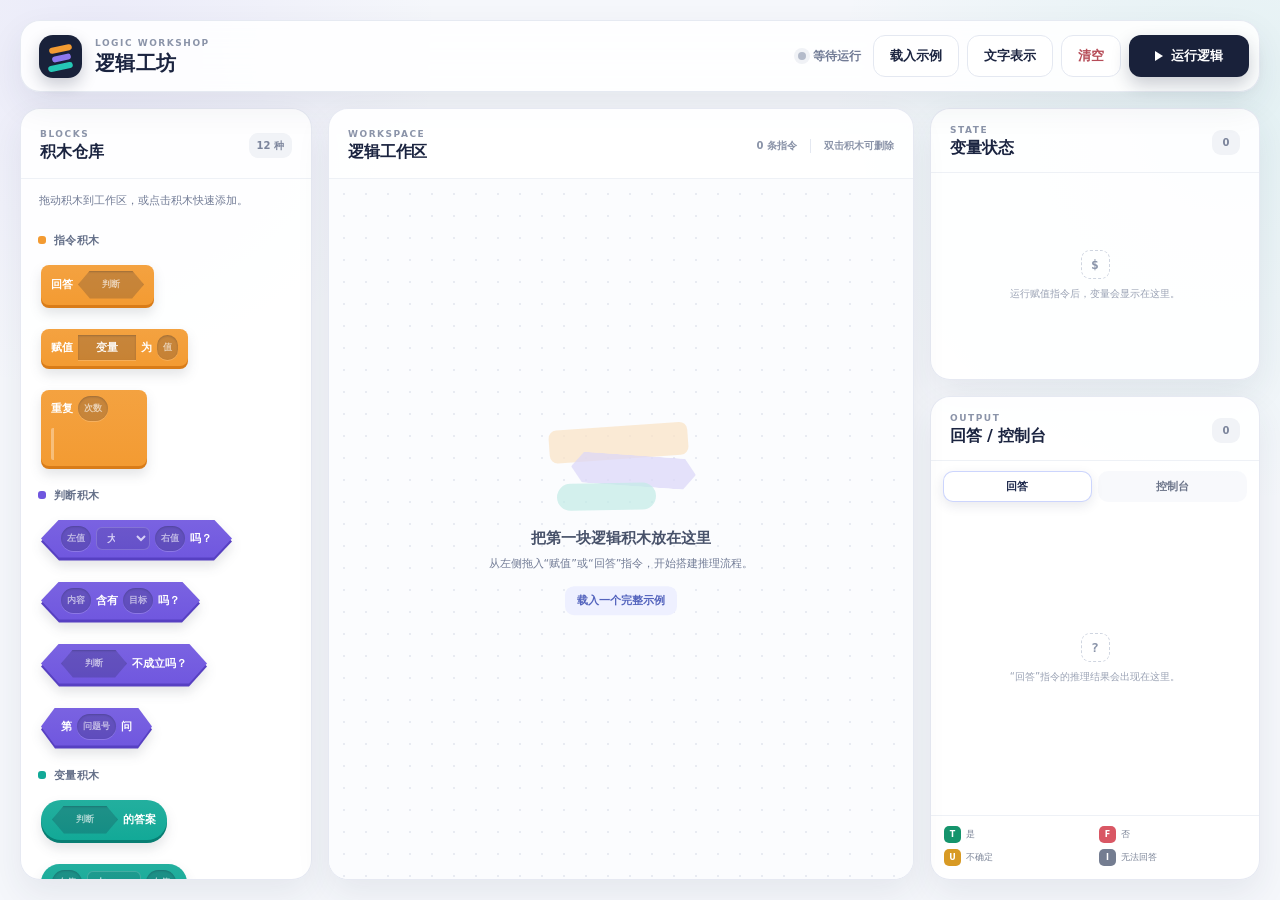
==== index.html @ bb86e3f0 "initialize" ====
<!doctype html>
<html lang="zh-CN">
<head>
  <meta charset="utf-8">
  <meta name="viewport" content="width=device-width, initial-scale=1">
  <meta name="description" content="可拖拽、可执行的 Scratch 风格四值逻辑处理器">
  <title>逻辑工坊 · T/F/U/I 推理器</title>
  <link rel="stylesheet" href="styles.css">
</head>
<body>
  <div class="app-shell">
    <header class="topbar">
      <div class="brand">
        <span class="brand-mark" aria-hidden="true">
          <i></i><i></i><i></i>
        </span>
        <div>
          <p class="eyebrow">LOGIC WORKSHOP</p>
          <h1>逻辑工坊</h1>
        </div>
      </div>

      <div class="topbar-actions" aria-label="工作区操作">
        <span class="run-status" id="run-status" data-state="idle">
          <span class="status-dot"></span>
          <span>等待运行</span>
        </span>
        <button class="button button-ghost" id="example-button" type="button">载入示例</button>
        <button class="button button-ghost" id="text-button" type="button">文字表示</button>
        <button class="button button-ghost danger" id="clear-button" type="button">清空</button>
        <button class="button button-run" id="run-button" type="button">
          <span class="play-icon" aria-hidden="true"></span>
          运行逻辑
        </button>
      </div>
    </header>

    <main class="editor-layout">
      <aside class="panel library-panel" aria-labelledby="library-heading">
        <div class="panel-heading library-heading">
          <div>
            <p class="section-kicker">BLOCKS</p>
            <h2 id="library-heading">积木仓库</h2>
          </div>
          <span class="count-badge">12 种</span>
        </div>
        <p class="library-tip">拖动积木到工作区，或点击积木快速添加。</p>
        <div id="block-library" class="block-library"></div>
      </aside>

      <section class="panel workspace-panel" aria-labelledby="workspace-heading">
        <div class="panel-heading workspace-heading">
          <div>
            <p class="section-kicker">WORKSPACE</p>
            <h2 id="workspace-heading">逻辑工作区</h2>
          </div>
          <div class="workspace-meta">
            <span id="command-count">0 条指令</span>
            <span class="keyboard-hint">双击积木可删除</span>
          </div>
        </div>

        <div class="workspace-scroll">
          <div id="workspace" class="workspace" data-accept="command" tabindex="0" aria-label="指令投放区">
            <div class="workspace-grid" aria-hidden="true"></div>
            <div class="empty-workspace" id="empty-workspace">
              <div class="empty-illustration" aria-hidden="true">
                <span class="ghost-block ghost-command"></span>
                <span class="ghost-block ghost-predicate"></span>
                <span class="ghost-block ghost-value"></span>
              </div>
              <h3>把第一块逻辑积木放在这里</h3>
              <p>从左侧拖入“赋值”或“回答”指令，开始搭建推理流程。</p>
              <button class="inline-action" id="empty-example-button" type="button">载入一个完整示例</button>
            </div>
            <div id="command-stack" class="command-stack" aria-live="polite"></div>
          </div>
        </div>

        <div class="trash-zone" id="trash-zone" aria-label="积木删除区">
          <span class="trash-icon" aria-hidden="true"></span>
          <span>拖到这里删除</span>
        </div>
      </section>

      <aside class="inspector-column">
        <section class="panel variables-panel" aria-labelledby="variables-heading">
          <div class="panel-heading compact">
            <div>
              <p class="section-kicker">STATE</p>
              <h2 id="variables-heading">变量状态</h2>
            </div>
            <span class="count-badge" id="variable-count">0</span>
          </div>
          <div class="variable-list" id="variable-list">
            <div class="empty-small">
              <span>$</span>
              <p>运行赋值指令后，变量会显示在这里。</p>
            </div>
          </div>
        </section>

        <section class="panel results-panel" aria-labelledby="results-heading">
          <div class="panel-heading compact">
            <div>
              <p class="section-kicker">OUTPUT</p>
              <h2 id="results-heading">回答 / 控制台</h2>
            </div>
            <span class="count-badge" id="result-count">0</span>
          </div>
          <div class="result-tabs" role="tablist" aria-label="回答与控制台切换">
            <button class="result-tab is-active" id="answer-tab" type="button" role="tab" aria-selected="true" aria-controls="answer-pane" data-target="answer">回答</button>
            <button class="result-tab" id="console-tab" type="button" role="tab" aria-selected="false" aria-controls="console-pane" data-target="console">控制台</button>
          </div>

          <div class="result-pane" id="answer-pane" role="tabpanel" aria-labelledby="answer-tab">
            <div class="result-list answer-list" id="answer-list" aria-live="polite">
              <div class="empty-small answer-empty">
                <span>?</span>
                <p>“回答”指令的推理结果会出现在这里。</p>
              </div>
            </div>
          </div>

          <div class="result-pane" id="console-pane" role="tabpanel" aria-labelledby="console-tab" hidden>
            <div class="console-log" id="console-log" aria-live="polite">
              <div class="empty-small console-empty">
                <span>&gt;_</span>
                <p>运行后，指令执行轨迹、报错与诊断信息会出现在这里。</p>
              </div>
            </div>
          </div>

          <div class="logic-legend" aria-label="四值逻辑图例">
            <span data-logic="T"><b>T</b> 是</span>
            <span data-logic="F"><b>F</b> 否</span>
            <span data-logic="U"><b>U</b> 不确定</span>
            <span data-logic="I"><b>I</b> 无法回答</span>
          </div>
        </section>
      </aside>
    </main>
  </div>

  <div class="toast" id="toast" role="status" aria-live="polite"></div>

  <div class="text-modal" id="text-modal" hidden role="dialog" aria-modal="true" aria-labelledby="text-modal-title">
    <div class="text-modal-backdrop" data-close></div>
    <div class="text-modal-content">
      <header class="text-modal-head">
        <div>
          <p class="section-kicker">TEXT FORMAT</p>
          <h2 id="text-modal-title">积木块的文字表示</h2>
        </div>
        <button class="icon-button" data-close type="button" aria-label="关闭">×</button>
      </header>
      <p class="text-modal-tip">
        使用 <code>( )</code> 嵌套变量积木、<code>&lt; &gt;</code> 表示六边形判断积木、<code>{ }</code> 声明循环作用域。<br>
        示例：<code>[重复 (3) { [回答 &lt;(从(1)到(6)的随机变量) 大于 (3) 吗?&gt;] }]</code>
      </p>
      <textarea id="text-input" class="text-input" spellcheck="false" aria-label="文字表示编辑区"></textarea>
      <div class="text-modal-errors" id="text-errors" aria-live="polite"></div>
      <footer class="text-modal-foot">
        <button class="button button-ghost" id="text-copy" type="button">复制到剪贴板</button>
        <span class="text-modal-spacer"></span>
        <button class="button button-ghost" data-close type="button">取消</button>
        <button class="button button-run" id="text-apply" type="button">应用到工作区</button>
      </footer>
    </div>
  </div>

  <script src="logic-engine.js"></script>
  <script src="app.js"></script>
</body>
</html>
---- styles.css ----
:root {
  color-scheme: light;
  --ink: #1b2440;
  --muted: #727c96;
  --line: #e4e8f1;
  --soft-line: #eef1f6;
  --canvas: #f5f7fb;
  --surface: #ffffff;
  --navy: #19213a;
  --command: #f39b32;
  --command-dark: #d97c18;
  --predicate: #7057df;
  --predicate-dark: #5740c2;
  --value: #12a997;
  --value-dark: #087e73;
  --danger: #e85c69;
  --shadow: 0 14px 34px rgba(35, 47, 78, 0.08);
  font-family: Inter, "PingFang SC", "Microsoft YaHei", system-ui, -apple-system, sans-serif;
}

* {
  box-sizing: border-box;
}

html,
body {
  min-width: 320px;
  min-height: 100%;
  margin: 0;
}

body {
  min-height: 100vh;
  color: var(--ink);
  background:
    radial-gradient(circle at 7% 5%, rgba(112, 87, 223, 0.08), transparent 22rem),
    radial-gradient(circle at 96% 12%, rgba(18, 169, 151, 0.08), transparent 25rem),
    var(--canvas);
}

button,
input,
select {
  font: inherit;
}

button {
  color: inherit;
}

button:focus-visible,
input:focus-visible,
[tabindex]:focus-visible {
  outline: 3px solid rgba(72, 105, 246, 0.28);
  outline-offset: 2px;
}

.app-shell {
  min-height: 100vh;
  padding: 20px;
}

.topbar {
  display: flex;
  align-items: center;
  justify-content: space-between;
  max-width: 1720px;
  min-height: 72px;
  margin: 0 auto 16px;
  padding: 9px 10px 9px 18px;
  border: 1px solid rgba(228, 232, 241, 0.9);
  border-radius: 20px;
  background: rgba(255, 255, 255, 0.88);
  box-shadow: var(--shadow);
  backdrop-filter: blur(18px);
}

.brand,
.topbar-actions,
.panel-heading,
.workspace-meta,
.block-category-title,
.logic-legend span,
.variable-row,
.result-head {
  display: flex;
  align-items: center;
}

.brand {
  gap: 13px;
}

.brand h1,
.panel-heading h2,
.empty-workspace h3 {
  margin: 0;
}

.brand h1 {
  font-size: 20px;
  line-height: 1.2;
  letter-spacing: 0.02em;
}

.eyebrow,
.section-kicker {
  margin: 0 0 3px;
  color: #8b94a9;
  font-size: 9px;
  font-weight: 800;
  letter-spacing: 0.17em;
}

.brand-mark {
  position: relative;
  display: grid;
  width: 43px;
  height: 43px;
  place-items: center;
  overflow: hidden;
  border-radius: 14px;
  background: var(--navy);
  box-shadow: 0 7px 16px rgba(25, 33, 58, 0.22);
}

.brand-mark i {
  position: absolute;
  display: block;
  height: 6px;
  border-radius: 99px;
  transform: rotate(-12deg);
}

.brand-mark i:nth-child(1) {
  top: 11px;
  left: 10px;
  width: 23px;
  background: var(--command);
}

.brand-mark i:nth-child(2) {
  top: 20px;
  left: 13px;
  width: 19px;
  background: #8d78ef;
}

.brand-mark i:nth-child(3) {
  top: 29px;
  left: 9px;
  width: 25px;
  background: #25c7b5;
}

.topbar-actions {
  gap: 8px;
}

.button,
.inline-action {
  border: 0;
  cursor: pointer;
  transition: transform 160ms ease, box-shadow 160ms ease, background 160ms ease;
}

.button {
  min-height: 42px;
  padding: 0 16px;
  border-radius: 12px;
  font-size: 13px;
  font-weight: 750;
}

.button:hover,
.inline-action:hover {
  transform: translateY(-1px);
}

.button-ghost {
  border: 1px solid var(--line);
  background: #fff;
}

.button-ghost:hover {
  border-color: #cad1df;
  box-shadow: 0 5px 14px rgba(36, 47, 76, 0.08);
}

.button-ghost.danger {
  color: #b64c58;
}

.button-run {
  display: inline-flex;
  align-items: center;
  gap: 8px;
  min-width: 120px;
  justify-content: center;
  color: #fff;
  background: var(--navy);
  box-shadow: 0 8px 18px rgba(25, 33, 58, 0.22);
}

.button-run:hover {
  box-shadow: 0 10px 23px rgba(25, 33, 58, 0.3);
}

.button-run:active {
  transform: translateY(1px);
}

.play-icon {
  width: 0;
  height: 0;
  border-top: 5px solid transparent;
  border-bottom: 5px solid transparent;
  border-left: 8px solid currentColor;
}

.run-status {
  display: inline-flex;
  align-items: center;
  gap: 7px;
  margin-right: 4px;
  color: var(--muted);
  font-size: 12px;
  font-weight: 700;
}

.status-dot {
  width: 8px;
  height: 8px;
  border-radius: 50%;
  background: #b4bbca;
  box-shadow: 0 0 0 4px #f0f2f6;
}

.run-status[data-state="success"] .status-dot {
  background: #13a879;
  box-shadow: 0 0 0 4px #dff5ed;
}

.run-status[data-state="error"] .status-dot {
  background: var(--danger);
  box-shadow: 0 0 0 4px #fde9eb;
}

.editor-layout {
  display: grid;
  grid-template-columns: minmax(250px, 292px) minmax(500px, 1fr) minmax(280px, 330px);
  gap: 16px;
  max-width: 1720px;
  height: calc(100vh - 128px);
  min-height: 610px;
  margin: 0 auto;
}

.panel {
  overflow: hidden;
  border: 1px solid rgba(228, 232, 241, 0.92);
  border-radius: 20px;
  background: rgba(255, 255, 255, 0.92);
  box-shadow: var(--shadow);
}

.panel-heading {
  min-height: 70px;
  justify-content: space-between;
  padding: 17px 19px 13px;
  border-bottom: 1px solid var(--soft-line);
}

.panel-heading.compact {
  min-height: 64px;
  padding-block: 14px 11px;
}

.panel-heading h2 {
  font-size: 16px;
  letter-spacing: -0.01em;
}

.count-badge {
  display: inline-grid;
  min-width: 28px;
  height: 25px;
  padding: 0 8px;
  place-items: center;
  border-radius: 9px;
  color: #7b849b;
  background: #f1f3f7;
  font-size: 10px;
  font-weight: 800;
}

.library-panel {
  display: flex;
  min-height: 0;
  flex-direction: column;
}

.library-tip {
  margin: 13px 18px 2px;
  color: var(--muted);
  font-size: 11px;
  line-height: 1.6;
}

.block-library {
  min-height: 0;
  padding: 7px 12px 24px;
  overflow-y: auto;
  scrollbar-width: thin;
  scrollbar-color: #d7dce7 transparent;
}

.block-category {
  margin-top: 14px;
}

.block-category-title {
  gap: 8px;
  margin: 0 5px 9px;
  color: #657089;
  font-size: 11px;
  font-weight: 800;
  letter-spacing: 0.04em;
}

.category-dot {
  width: 8px;
  height: 8px;
  border-radius: 3px;
  background: var(--category-color);
}

.template-list {
  display: grid;
  gap: 8px;
}

.template-card {
  position: relative;
  padding: 7px;
  border: 1px solid transparent;
  border-radius: 13px;
  cursor: grab;
  transition: background 150ms ease, border-color 150ms ease, transform 150ms ease;
  touch-action: none;
}

.template-card::after {
  content: "拖动";
  position: absolute;
  top: 50%;
  right: 10px;
  color: #a4abba;
  font-size: 9px;
  font-weight: 700;
  opacity: 0;
  transform: translateY(-50%);
  transition: opacity 150ms ease;
}

.template-card:hover {
  border-color: var(--line);
  background: #fafbfc;
  transform: translateX(2px);
}

.template-card:hover::after {
  opacity: 1;
}

.template-card:active {
  cursor: grabbing;
}

.template-card .logic-block {
  max-width: calc(100% - 28px);
  pointer-events: none;
}

.workspace-panel {
  position: relative;
  display: flex;
  min-height: 0;
  flex-direction: column;
}

.workspace-heading {
  flex: 0 0 auto;
}

.workspace-meta {
  gap: 13px;
  color: #8a93a8;
  font-size: 10px;
  font-weight: 700;
}

.keyboard-hint {
  padding-left: 13px;
  border-left: 1px solid var(--line);
}

.workspace-scroll {
  position: relative;
  min-height: 0;
  flex: 1;
  overflow: auto;
}

.workspace {
  position: relative;
  width: max-content;
  min-width: 100%;
  min-height: 100%;
  padding: 28px 30px 90px;
  overflow: visible;
  background: #fbfcfe;
}

.workspace-grid {
  position: absolute;
  inset: 0;
  pointer-events: none;
  background-image: radial-gradient(circle, #dce1eb 1px, transparent 1px);
  background-position: 4px 4px;
  background-size: 22px 22px;
  opacity: 0.62;
}

.workspace.is-drop-target {
  background: #f6f8ff;
}

.workspace-scroll.is-drop-target::after {
  content: "释放以添加到指令末尾";
  position: absolute;
  inset: 14px;
  z-index: 5;
  display: grid;
  place-items: center;
  border: 2px dashed #9aa8e9;
  border-radius: 15px;
  color: #6372c7;
  background: rgba(246, 248, 255, 0.76);
  font-size: 13px;
  font-weight: 800;
  pointer-events: none;
}

.empty-workspace {
  position: absolute;
  top: 50%;
  left: 50%;
  width: min(380px, calc(100% - 60px));
  color: var(--muted);
  text-align: center;
  transform: translate(-50%, -56%);
}

.workspace-scroll .empty-workspace {
  position: sticky;
  left: 0;
  right: 0;
  margin: 0 auto;
  width: min(380px, calc(100% - 60px));
  transform: translateY(-56%);
}

.empty-workspace[hidden] {
  display: none;
}

.empty-illustration {
  position: relative;
  width: 176px;
  height: 92px;
  margin: 0 auto 18px;
}

.ghost-block {
  position: absolute;
  display: block;
  opacity: 0.72;
  filter: saturate(0.8);
}

.ghost-command {
  top: 7px;
  left: 16px;
  width: 139px;
  height: 33px;
  border-radius: 8px;
  background: #ffe3be;
  transform: rotate(-4deg);
}

.ghost-predicate {
  top: 36px;
  left: 38px;
  width: 125px;
  height: 31px;
  background: #ddd6ff;
  clip-path: polygon(12px 0, calc(100% - 12px) 0, 100% 50%, calc(100% - 12px) 100%, 12px 100%, 0 50%);
  transform: rotate(4deg);
}

.ghost-value {
  top: 64px;
  left: 24px;
  width: 99px;
  height: 27px;
  border-radius: 99px;
  background: #bceee8;
  transform: rotate(-1deg);
}

.empty-workspace h3 {
  color: #48526a;
  font-size: 15px;
}

.empty-workspace p {
  max-width: 340px;
  margin: 7px auto 13px;
  font-size: 11px;
  line-height: 1.65;
}

.inline-action {
  padding: 7px 12px;
  border-radius: 9px;
  color: #5363bd;
  background: #eef0ff;
  font-size: 11px;
  font-weight: 800;
}

.command-stack {
  position: relative;
  z-index: 2;
  display: flex;
  flex-direction: column;
  align-items: flex-start;
  gap: 10px;
  width: max-content;
  max-width: 100%;
}

.command-stack.is-pending-empty {
  min-height: 64px;
  outline: 2px dashed #b34c58;
  outline-offset: 6px;
  border-radius: 14px;
  color: #b34c58;
  font-size: 10px;
  font-weight: 800;
  background-image: linear-gradient(135deg, rgba(255, 235, 235, 0.5) 0 6px, transparent 6px 12px);
  background-size: 12px 12px;
}

.command-entry {
  position: relative;
  display: flex;
  flex-wrap: nowrap;
  align-items: flex-start;
  gap: 9px;
  width: max-content;
  max-width: none;
}

.command-entry > .logic-block {
  flex: 0 1 auto;
  min-width: 0;
}

.command-index {
  display: grid;
  width: 23px;
  height: 23px;
  flex: 0 0 auto;
  place-items: center;
  border: 1px solid #dde2ec;
  border-radius: 8px;
  color: #98a0b1;
  background: rgba(255, 255, 255, 0.88);
  font-size: 9px;
  font-weight: 800;
}

.trash-zone {
  position: absolute;
  right: 18px;
  bottom: 16px;
  z-index: 10;
  display: flex;
  align-items: center;
  gap: 7px;
  padding: 8px 11px;
  border: 1px solid #e7e9ef;
  border-radius: 10px;
  color: #999fac;
  background: rgba(255, 255, 255, 0.92);
  font-size: 10px;
  font-weight: 700;
  opacity: 0;
  pointer-events: none;
  transform: translateY(6px);
  transition: opacity 150ms ease, transform 150ms ease, color 150ms ease, border 150ms ease;
}

body.is-dragging .trash-zone {
  opacity: 1;
  pointer-events: auto;
  transform: translateY(0);
}

.trash-zone.is-drop-target {
  border-color: #f2a9b0;
  color: #c64855;
  background: #fff2f3;
}

.trash-icon {
  position: relative;
  width: 12px;
  height: 13px;
  border: 2px solid currentColor;
  border-top: 0;
  border-radius: 1px 1px 3px 3px;
}

.trash-icon::before {
  content: "";
  position: absolute;
  top: -4px;
  left: -3px;
  width: 14px;
  border-top: 2px solid currentColor;
}

.inspector-column {
  display: grid;
  min-height: 0;
  grid-template-rows: minmax(195px, 0.72fr) minmax(340px, 1.28fr);
  gap: 16px;
}

.variables-panel,
.results-panel {
  display: flex;
  min-height: 0;
  flex-direction: column;
}

.variable-list,
.answer-list,
.console-log {
  min-height: 0;
  padding: 12px;
  overflow: auto;
}

.variable-list {
  flex: 1;
}

.answer-list,
.console-log {
  flex: 1;
}

.result-tabs {
  display: grid;
  grid-template-columns: repeat(2, 1fr);
  gap: 6px;
  padding: 10px 12px 0;
}

.result-tab {
  border: 1px solid transparent;
  border-radius: 10px;
  background: rgba(244, 246, 250, 0.6);
  color: #6b7489;
  padding: 7px 10px;
  font-size: 11px;
  font-weight: 800;
  letter-spacing: 0.02em;
  cursor: pointer;
  transition: background 150ms ease, color 150ms ease, border-color 150ms ease, transform 150ms ease;
}

.result-tab:hover {
  color: #384160;
  background: #eef0f6;
}

.result-tab.is-active {
  background: #fff;
  border-color: rgba(72, 105, 246, 0.28);
  color: #1f2a4d;
  box-shadow: 0 4px 12px rgba(31, 42, 77, 0.1);
}

.result-pane {
  display: flex;
  min-height: 0;
  flex: 1;
  flex-direction: column;
}

.result-pane[hidden] {
  display: none;
}

.console-log {
  background:
    linear-gradient(180deg, rgba(34, 41, 64, 0.04), rgba(34, 41, 64, 0.07)),
    #f4f5f9;
  font-family: ui-monospace, SFMono-Regular, Menlo, Consolas, monospace;
}

.console-entry {
  margin-bottom: 9px;
  padding: 9px 10px 10px;
  border-left: 3px solid #b6bdcc;
  border-radius: 10px;
  color: #404a64;
  background: #fff;
  box-shadow: 0 3px 9px rgba(31, 42, 77, 0.04);
}

.console-entry.console-error {
  border-color: #d95764;
  background: #fff6f7;
}

.console-entry.console-warn {
  border-color: #d89a24;
  background: #fff9eb;
}

.console-entry.console-info {
  border-color: #1f6feb;
  background: #f1f6ff;
}

.console-head {
  display: flex;
  gap: 7px;
  align-items: center;
}

.console-tag {
  display: grid;
  width: 36px;
  height: 18px;
  place-items: center;
  border-radius: 5px;
  color: #fff;
  font-size: 9px;
  font-weight: 900;
  letter-spacing: 0.05em;
}

.console-entry.console-error .console-tag { background: #d95764; }
.console-entry.console-warn  .console-tag { background: #d89a24; }
.console-entry.console-info  .console-tag { background: #1f6feb; }

.console-title {
  font-size: 11px;
  font-weight: 800;
}

.console-detail {
  margin: 6px 0 0 43px;
  font-family: Inter, "PingFang SC", "Microsoft YaHei", sans-serif;
  font-size: 9px;
  line-height: 1.55;
  color: #6a738a;
  overflow-wrap: anywhere;
}

.empty-small {
  display: grid;
  height: 100%;
  min-height: 90px;
  place-items: center;
  align-content: center;
  gap: 7px;
  color: #9aa2b4;
  text-align: center;
}

.empty-small > span {
  display: grid;
  width: 29px;
  height: 29px;
  place-items: center;
  border: 1px dashed #cfd5e0;
  border-radius: 9px;
  color: #8b95aa;
  font-family: ui-monospace, SFMono-Regular, Menlo, monospace;
  font-size: 13px;
  font-weight: 800;
}

.empty-small p {
  max-width: 210px;
  margin: 0;
  font-size: 10px;
  line-height: 1.6;
}

.variable-row {
  gap: 9px;
  padding: 9px;
  border-bottom: 1px solid var(--soft-line);
}

.variable-row:last-child {
  border-bottom: 0;
}

.variable-icon {
  display: grid;
  width: 29px;
  height: 29px;
  flex: 0 0 auto;
  place-items: center;
  border-radius: 9px;
  color: var(--value-dark);
  background: #dff6f2;
  font-size: 12px;
  font-weight: 900;
}

.variable-copy {
  min-width: 0;
  flex: 1;
}

.variable-copy strong,
.variable-copy small {
  display: block;
  overflow: hidden;
  text-overflow: ellipsis;
  white-space: nowrap;
}

.variable-copy strong {
  font-size: 11px;
}

.variable-copy small {
  margin-top: 3px;
  color: #8c95aa;
  font-size: 9px;
}

.type-chip {
  padding: 3px 5px;
  border-radius: 5px;
  color: #697187;
  background: #f0f2f6;
  font-family: ui-monospace, SFMono-Regular, Menlo, monospace;
  font-size: 8px;
  font-weight: 800;
}

.result-card {
  margin-bottom: 9px;
  padding: 11px;
  border: 1px solid var(--result-line);
  border-left-width: 4px;
  border-radius: 12px;
  background: var(--result-bg);
}

.result-card[data-logic="T"] {
  --result-line: #62c6a3;
  --result-bg: #f0fbf7;
  --result-color: #087a58;
}

.result-card[data-logic="F"] {
  --result-line: #ee7781;
  --result-bg: #fff4f5;
  --result-color: #b73b48;
}

.result-card[data-logic="U"] {
  --result-line: #e8b853;
  --result-bg: #fff9eb;
  --result-color: #96650c;
}

.result-card[data-logic="I"] {
  --result-line: #929aab;
  --result-bg: #f5f6f8;
  --result-color: #555e73;
}

.result-head {
  gap: 7px;
}

.result-code {
  display: grid;
  width: 24px;
  height: 24px;
  place-items: center;
  border-radius: 8px;
  color: #fff;
  background: var(--result-color);
  font-size: 10px;
  font-weight: 900;
}

.result-title {
  color: var(--result-color);
  font-size: 11px;
  font-weight: 850;
}

.result-detail {
  margin: 7px 0 0 31px;
  color: #747d91;
  font-size: 9px;
  line-height: 1.5;
  overflow-wrap: anywhere;
}

.logic-legend {
  display: grid;
  grid-template-columns: repeat(2, 1fr);
  gap: 6px 8px;
  padding: 10px 13px 13px;
  border-top: 1px solid var(--soft-line);
  color: #7d8699;
  font-size: 9px;
}

.logic-legend span {
  gap: 5px;
}

.logic-legend b {
  display: grid;
  width: 17px;
  height: 17px;
  place-items: center;
  border-radius: 5px;
  color: #fff;
  font-size: 8px;
}

.logic-legend [data-logic="T"] b { background: #15946c; }
.logic-legend [data-logic="F"] b { background: #d95764; }
.logic-legend [data-logic="U"] b { background: #d89a24; }
.logic-legend [data-logic="I"] b { background: #747d91; }

.logic-block {
  --block-color: var(--command);
  --block-dark: var(--command-dark);
  position: relative;
  display: flex;
  min-height: 34px;
  flex-direction: column;
  align-items: flex-start;
  align-content: flex-start;
  gap: 7px;
  width: max-content;
  max-width: none;
  padding: 6px 10px;
  color: #fff;
  filter: drop-shadow(0 3px 0 var(--block-dark)) drop-shadow(0 6px 6px rgba(32, 38, 55, 0.12));
  cursor: grab;
  user-select: none;
  touch-action: none;
  transition: filter 140ms ease, opacity 140ms ease, transform 140ms ease;
}

.block-header {
  display: flex;
  flex-wrap: nowrap;
  align-items: center;
  align-content: center;
  gap: 5px;
  width: max-content;
  max-width: none;
  min-height: 22px;
  white-space: nowrap;
}

.scope-body {
  display: flex;
  flex-direction: column;
  align-items: flex-start;
  gap: 8px;
  width: max-content;
  max-width: none;
  min-width: 86px;
  min-height: 32px;
  padding: 6px 0 6px 22px;
  border-left: 3px solid rgba(255, 255, 255, 0.34);
  border-radius: 2px 0 0 2px;
}

.scope-entry {
  position: relative;
  display: flex;
  align-items: center;
  gap: 7px;
  width: max-content;
  max-width: none;
}

.scope-entry .command-index {
  width: 19px;
  height: 19px;
  font-size: 8px;
}

.scope-placeholder {
  align-self: stretch;
  padding: 5px 10px;
  border: 1px dashed rgba(255, 255, 255, 0.45);
  border-radius: 6px;
  color: rgba(255, 255, 255, 0.82);
  font-size: 9px;
  font-weight: 700;
  letter-spacing: 0.02em;
  text-align: center;
  white-space: nowrap;
  transition: background 130ms ease, border-color 130ms ease, color 130ms ease;
}

.scope-body.is-drop-target .scope-placeholder {
  background: rgba(255, 255, 255, 0.22);
  border-color: #fff;
  color: #fff;
}

.logic-block::before {
  content: "";
  position: absolute;
  inset: 0;
  z-index: -1;
  border-radius: 8px;
  background: linear-gradient(180deg, color-mix(in srgb, var(--block-color), white 7%), var(--block-color));
}

.logic-block:hover {
  filter: drop-shadow(0 3px 0 var(--block-dark)) drop-shadow(0 8px 8px rgba(32, 38, 55, 0.17));
}

.logic-block:active {
  cursor: grabbing;
}

.logic-block.tone-command {
  --block-color: var(--command);
  --block-dark: var(--command-dark);
}

.logic-block.tone-predicate {
  --block-color: var(--predicate);
  --block-dark: var(--predicate-dark);
}

.logic-block.tone-value {
  --block-color: var(--value);
  --block-dark: var(--value-dark);
}

.logic-block.shape-predicate {
  min-height: 38px;
  padding-right: 20px;
  padding-left: 20px;
}

.logic-block.shape-predicate::before {
  border-radius: 0;
  --predicate-wedge: clamp(14px, 12%, 18px);
  clip-path: polygon(
    var(--predicate-wedge) 0,
    calc(100% - var(--predicate-wedge)) 0,
    100% 50%,
    calc(100% - var(--predicate-wedge)) 100%,
    var(--predicate-wedge) 100%,
    0 50%
  );
}

.logic-block.shape-value {
  min-height: 32px;
  border-radius: 999px;
  padding-inline: 11px;
}

.logic-block.shape-value::before {
  border-radius: 999px;
}

.block-label {
  position: relative;
  z-index: 1;
  font-size: 11px;
  font-weight: 800;
  line-height: 1;
  white-space: nowrap;
}

.block-select {
  max-width: 54px;
  min-height: 23px;
  padding: 0 18px 0 6px;
  border: 1px solid rgba(255, 255, 255, 0.24);
  border-radius: 6px;
  color: #fff;
  background: rgba(20, 25, 50, 0.18);
  font-size: 10px;
  font-weight: 850;
  cursor: pointer;
}

.block-select option {
  color: var(--ink);
  background: #fff;
}

.variable-name-input {
  width: 70px;
  height: 23px;
  padding: 0 7px;
  border: 1px solid rgba(255, 255, 255, 0.38);
  border-radius: 6px;
  outline: 0;
  color: #fff;
  background: rgba(255, 255, 255, 0.16);
  font-size: 10px;
  font-weight: 750;
}

.variable-name-input::placeholder {
  color: rgba(255, 255, 255, 0.72);
}

.slot {
  position: relative;
  z-index: 1;
  display: inline-flex;
  min-width: 58px;
  min-height: 25px;
  align-items: center;
  justify-content: center;
  color: rgba(255, 255, 255, 0.92);
  background: rgba(20, 25, 50, 0.2);
  box-shadow: inset 0 1px 2px rgba(22, 29, 49, 0.24), 0 1px 0 rgba(255, 255, 255, 0.18);
  transition: background 130ms ease, box-shadow 130ms ease, transform 130ms ease;
}

.slot[data-accept="value"] {
  min-width: 0;
  padding: 0;
  border-radius: 999px;
  max-width: none;
}

.slot[data-accept="value"] {
  border-radius: 999px;
}

.slot[data-accept="predicate"] {
  min-width: 66px;
  min-height: 28px;
  padding-inline: 10px;
  --predicate-wedge: clamp(10px, 18%, 14px);
  clip-path: polygon(
    var(--predicate-wedge) 0,
    calc(100% - var(--predicate-wedge)) 0,
    100% 50%,
    calc(100% - var(--predicate-wedge)) 100%,
    var(--predicate-wedge) 100%,
    0 50%
  );
}

.slot.is-compatible {
  background: rgba(255, 255, 255, 0.33);
  box-shadow: 0 0 0 2px #fff, 0 0 0 4px rgba(255, 255, 255, 0.4);
  transform: scale(1.04);
}

.slot.is-incompatible {
  opacity: 0.45;
}

.slot > .logic-block {
  margin: -5px -7px;
  filter: drop-shadow(0 2px 0 var(--block-dark));
}

.slot[data-accept="predicate"] > .logic-block {
  margin: -5px -10px;
}

.slot > .logic-block.shape-predicate::before {
  --predicate-wedge: clamp(10px, 18%, 14px);
}

.slot-input {
  box-sizing: content-box;
  width: auto;
  min-width: 12px;
  max-width: 100%;
  height: 23px;
  padding: 0 5px;
  border: 0;
  outline: 0;
  border-radius: 999px;
  color: #3a4359;
  background: #fff;
  font-family: ui-monospace, SFMono-Regular, Menlo, Consolas, monospace;
  font-size: 10px;
  font-weight: 700;
  box-shadow: 0 1px 2px rgba(28, 34, 55, 0.2);
}

.slot-input.size-fill {
  width: var(--slot-input-width, 52px);
}

.slot-input::placeholder {
  color: #a2a8b5;
  font-family: Inter, "PingFang SC", "Microsoft YaHei", sans-serif;
  font-weight: 600;
}

.slot-placeholder {
  padding: 0 6px;
  font-size: 9px;
  font-weight: 750;
  opacity: 0.65;
  white-space: nowrap;
}

.logic-block.is-drag-source {
  opacity: 0.25;
}

.drag-ghost {
  position: fixed;
  z-index: 9999;
  pointer-events: none;
  opacity: 0.9;
  transform: rotate(2deg) scale(1.02);
}

.toast {
  position: fixed;
  left: 50%;
  bottom: 24px;
  z-index: 10000;
  max-width: calc(100vw - 32px);
  padding: 10px 15px;
  border-radius: 10px;
  color: #fff;
  background: #242d48;
  box-shadow: 0 10px 28px rgba(25, 33, 58, 0.28);
  font-size: 11px;
  font-weight: 750;
  opacity: 0;
  pointer-events: none;
  transform: translate(-50%, 10px);
  transition: opacity 180ms ease, transform 180ms ease;
}

.toast.is-visible {
  opacity: 1;
  transform: translate(-50%, 0);
}

.text-modal {
  position: fixed;
  inset: 0;
  z-index: 10001;
  display: grid;
  place-items: center;
}

.text-modal[hidden] {
  display: none;
}

.text-modal-backdrop {
  position: absolute;
  inset: 0;
  background: rgba(15, 22, 45, 0.46);
  backdrop-filter: blur(4px);
}

.text-modal-content {
  position: relative;
  z-index: 1;
  display: flex;
  width: min(740px, 92vw);
  max-height: 86vh;
  flex-direction: column;
  padding: 18px 22px 16px;
  border-radius: 16px;
  background: #fff;
  box-shadow: 0 24px 64px rgba(15, 22, 45, 0.32);
}

.text-modal-head {
  display: flex;
  align-items: flex-start;
  justify-content: space-between;
  margin-bottom: 10px;
}

.text-modal-head h2 {
  margin: 0;
  font-size: 17px;
  letter-spacing: -0.01em;
}

.text-modal-head .section-kicker {
  margin: 0 0 3px;
}

.icon-button {
  display: grid;
  width: 30px;
  height: 30px;
  flex: 0 0 auto;
  place-items: center;
  border: 0;
  border-radius: 8px;
  background: transparent;
  color: var(--muted);
  cursor: pointer;
  font-size: 20px;
  line-height: 1;
  transition: background 130ms ease, color 130ms ease;
}

.icon-button:hover {
  background: #eef0f6;
  color: var(--ink);
}

.text-modal-tip {
  margin: 0 0 10px;
  color: var(--muted);
  font-size: 11px;
  line-height: 1.7;
}

.text-modal-tip code {
  padding: 1px 5px;
  border-radius: 4px;
  background: #eef0f6;
  color: #384160;
  font-family: ui-monospace, SFMono-Regular, Menlo, Consolas, monospace;
  font-size: 10px;
}

.text-input {
  box-sizing: border-box;
  flex: 1;
  min-height: 220px;
  max-height: 50vh;
  padding: 12px 14px;
  border: 1px solid var(--line);
  border-radius: 10px;
  background: #f6f7fb;
  color: var(--ink);
  font-family: ui-monospace, SFMono-Regular, Menlo, Consolas, monospace;
  font-size: 12px;
  line-height: 1.6;
  resize: vertical;
  outline: none;
  transition: border-color 130ms ease, box-shadow 130ms ease;
}

.text-input:focus-visible {
  border-color: rgba(72, 105, 246, 0.45);
  box-shadow: 0 0 0 3px rgba(72, 105, 246, 0.18);
}

.text-modal-errors {
  min-height: 0;
  max-height: 130px;
  margin-top: 10px;
  overflow: auto;
}

.text-modal-errors:empty {
  display: none;
}

.text-modal-error {
  padding: 7px 10px;
  border-left: 3px solid var(--danger);
  border-radius: 7px;
  background: #fff4f5;
  color: #b73b48;
  font-size: 11px;
  line-height: 1.5;
  margin-bottom: 4px;
}

.text-modal-foot {
  display: flex;
  align-items: center;
  gap: 8px;
  margin-top: 14px;
}

.text-modal-spacer {
  flex: 1;
}

@media (max-width: 1180px) {
  .editor-layout {
    grid-template-columns: 250px minmax(450px, 1fr);
  }

  .inspector-column {
    grid-column: 1 / -1;
    grid-template-columns: 0.8fr 1.2fr;
    grid-template-rows: minmax(230px, auto);
  }

  .editor-layout {
    height: auto;
  }

  .library-panel,
  .workspace-panel {
    height: 650px;
  }
}

@media (max-width: 790px) {
  .app-shell {
    padding: 10px;
  }

  .topbar {
    align-items: flex-start;
    margin-bottom: 10px;
    padding: 12px;
  }

  .brand-mark {
    width: 38px;
    height: 38px;
  }

  .run-status,
  .button-ghost {
    display: none;
  }

  .button-run {
    min-width: auto;
    min-height: 39px;
    padding: 0 13px;
  }

  .editor-layout {
    display: flex;
    min-height: 0;
    flex-direction: column;
    gap: 10px;
  }

  .library-panel,
  .workspace-panel {
    height: auto;
  }

  .block-library {
    display: flex;
    gap: 10px;
    overflow-x: auto;
  }

  .block-category {
    min-width: 235px;
    margin-top: 8px;
  }

  .workspace-panel {
    min-height: 560px;
  }

  .workspace-meta .keyboard-hint {
    display: none;
  }

  .workspace {
    min-height: 480px;
    padding: 22px 17px 80px;
  }

  .inspector-column {
    display: grid;
    grid-template-columns: 1fr;
    grid-template-rows: minmax(180px, auto) minmax(300px, auto);
  }
}

@media (max-width: 480px) {
  .brand .eyebrow {
    display: none;
  }

  .brand h1 {
    font-size: 17px;
  }

  .button-run {
    font-size: 12px;
  }

  .panel,
  .topbar {
    border-radius: 16px;
  }

  .panel-heading {
    padding-inline: 15px;
  }

  .empty-workspace {
    width: calc(100% - 28px);
  }
}

@media (prefers-reduced-motion: reduce) {
  *,
  *::before,
  *::after {
    scroll-behavior: auto !important;
    transition-duration: 0.01ms !important;
    animation-duration: 0.01ms !important;
    animation-iteration-count: 1 !important;
  }
}
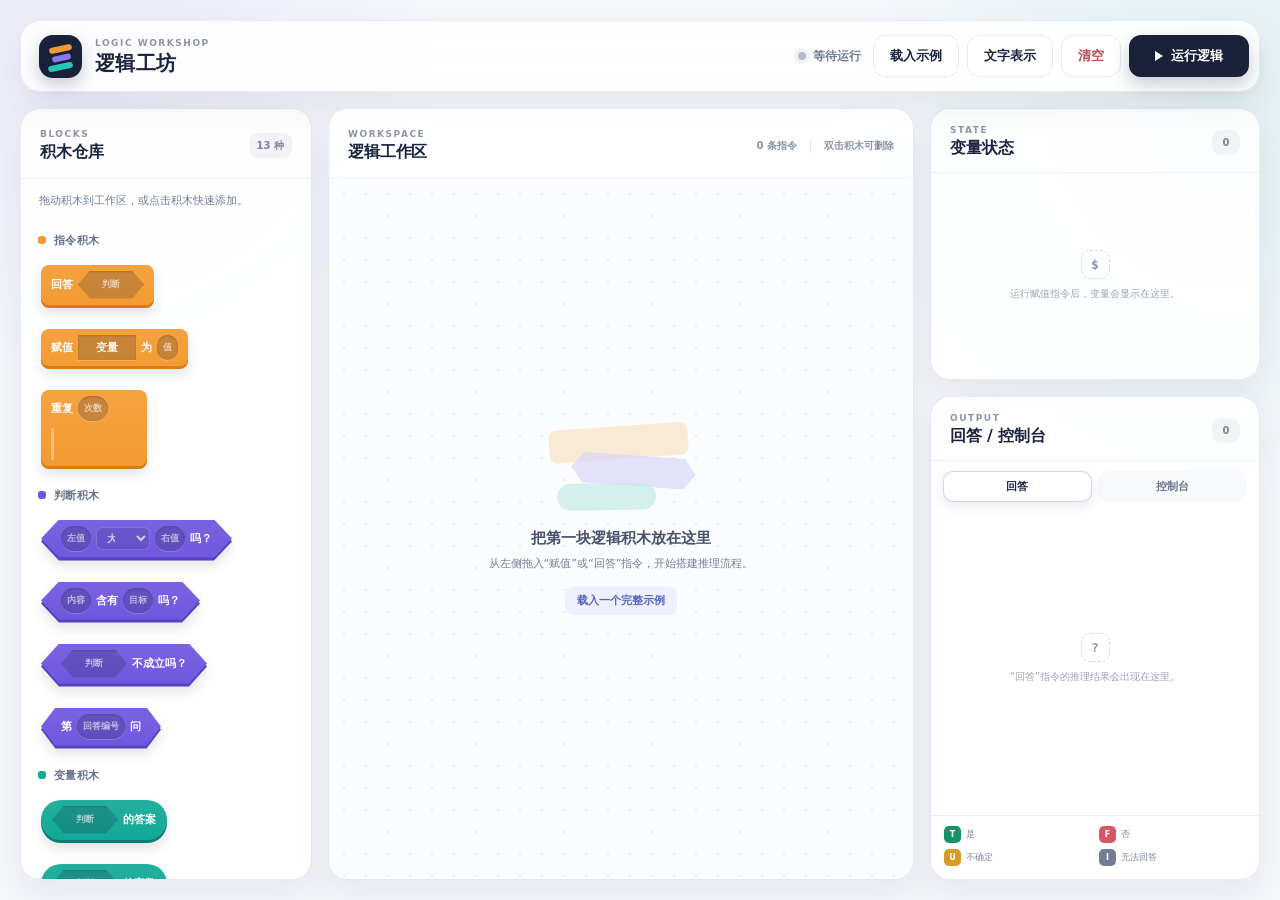
==== commit 8be8d7c8: "丰富积木块形式" ====
--- a/index.html
+++ b/index.html
@@ -155,7 +155,7 @@
         <button class="icon-button" data-close type="button" aria-label="关闭">×</button>
       </header>
       <p class="text-modal-tip">
-        使用 <code>( )</code> 嵌套变量积木、<code>&lt; &gt;</code> 表示六边形判断积木、<code>{ }</code> 声明循环作用域。<br>
+        使用 <code>( )</code> 嵌套变量积木、<code>[ ]</code> 声明指令积木、<code>&lt; &gt;</code> 表示六边形判断积木、<code>{ }</code> 声明循环作用域。<br>
         示例：<code>[重复 (3) { [回答 &lt;(从(1)到(6)的随机变量) 大于 (3) 吗?&gt;] }]</code>
       </p>
       <textarea id="text-input" class="text-input" spellcheck="false" aria-label="文字表示编辑区"></textarea>
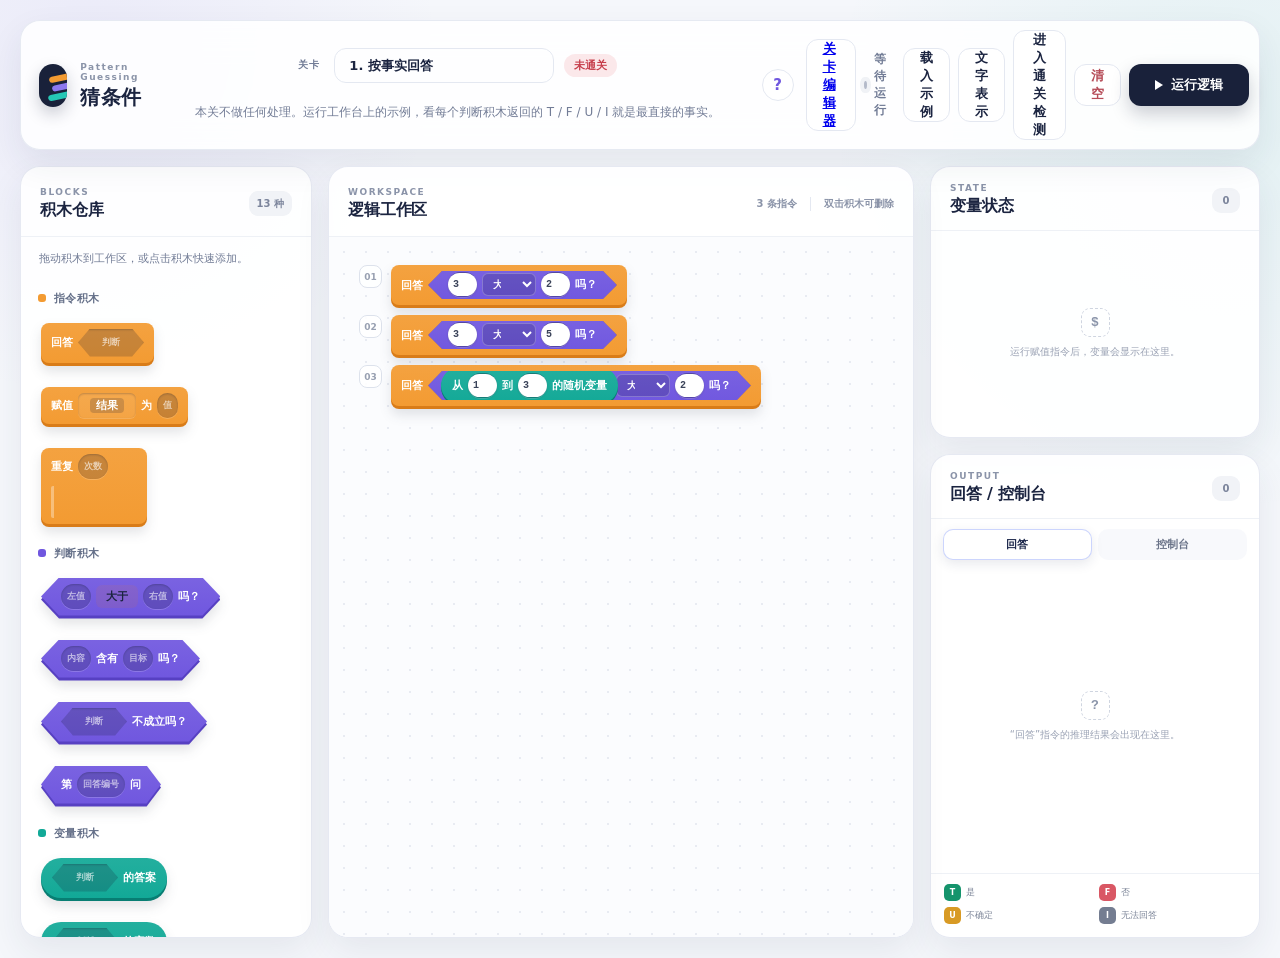
==== commit 233f921f: "mvp" ====
--- a/index.html
+++ b/index.html
@@ -3,8 +3,8 @@
 <head>
   <meta charset="utf-8">
   <meta name="viewport" content="width=device-width, initial-scale=1">
-  <meta name="description" content="可拖拽、可执行的 Scratch 风格四值逻辑处理器">
-  <title>逻辑工坊 · T/F/U/I 推理器</title>
+  <meta name="description" content="基于四值逻辑的解谜闯关游戏：推断每关隐藏的条件">
+  <title>猜条件 · 解谜闯关</title>
   <link rel="stylesheet" href="styles.css">
 </head>
 <body>
@@ -15,18 +15,30 @@
           <i></i><i></i><i></i>
         </span>
         <div>
-          <p class="eyebrow">LOGIC WORKSHOP</p>
-          <h1>逻辑工坊</h1>
+          <p class="eyebrow">Pattern Guessing</p>
+          <h1>猜条件</h1>
         </div>
       </div>
 
+      <div class="level-selector" aria-label="关卡选择">
+        <label class="level-label" for="level-select">关卡</label>
+        <div class="level-select-wrap">
+          <select id="level-select" class="level-select" aria-label="选择关卡"></select>
+          <span class="level-progress" id="level-progress" data-state="locked" hidden>未通关</span>
+        </div>
+        <p class="level-hint" id="level-hint"></p>
+      </div>
+
       <div class="topbar-actions" aria-label="工作区操作">
+        <button class="icon-button help-button" id="manual-button" type="button" aria-label="查看说明">?</button>
+        <a class="button button-ghost" id="editor-link" href="level-editor.html">关卡编辑器</a>
         <span class="run-status" id="run-status" data-state="idle">
           <span class="status-dot"></span>
           <span>等待运行</span>
         </span>
         <button class="button button-ghost" id="example-button" type="button">载入示例</button>
         <button class="button button-ghost" id="text-button" type="button">文字表示</button>
+        <button class="button button-ghost" id="tests-enter" type="button">进入通关检测</button>
         <button class="button button-ghost danger" id="clear-button" type="button">清空</button>
         <button class="button button-run" id="run-button" type="button">
           <span class="play-icon" aria-hidden="true"></span>
@@ -48,40 +60,43 @@
         <div id="block-library" class="block-library"></div>
       </aside>
 
-      <section class="panel workspace-panel" aria-labelledby="workspace-heading">
-        <div class="panel-heading workspace-heading">
-          <div>
-            <p class="section-kicker">WORKSPACE</p>
-            <h2 id="workspace-heading">逻辑工作区</h2>
-          </div>
-          <div class="workspace-meta">
-            <span id="command-count">0 条指令</span>
-            <span class="keyboard-hint">双击积木可删除</span>
-          </div>
-        </div>
-
-        <div class="workspace-scroll">
-          <div id="workspace" class="workspace" data-accept="command" tabindex="0" aria-label="指令投放区">
-            <div class="workspace-grid" aria-hidden="true"></div>
-            <div class="empty-workspace" id="empty-workspace">
-              <div class="empty-illustration" aria-hidden="true">
-                <span class="ghost-block ghost-command"></span>
-                <span class="ghost-block ghost-predicate"></span>
-                <span class="ghost-block ghost-value"></span>
+      <div class="workspace-column">
+        <section class="panel workspace-panel" aria-labelledby="workspace-heading">
+          <div class="panel-heading workspace-heading">
+            <div>
+              <p class="section-kicker">WORKSPACE</p>
+              <h2 id="workspace-heading">逻辑工作区</h2>
+            </div>
+            <div class="workspace-meta">
+              <span id="command-count">0 条指令</span>
+              <span class="keyboard-hint">双击积木可删除</span>
+            </div>
+          </div>
+
+          <div class="workspace-scroll">
+            <div id="workspace" class="workspace" data-accept="command" tabindex="0" aria-label="指令投放区">
+              <div class="workspace-grid" aria-hidden="true"></div>
+              <div class="empty-workspace" id="empty-workspace">
+                <div class="empty-illustration" aria-hidden="true">
+                  <span class="ghost-block ghost-command"></span>
+                  <span class="ghost-block ghost-predicate"></span>
+                  <span class="ghost-block ghost-value"></span>
+                </div>
+                <h3>把第一块逻辑积木放在这里</h3>
+                <p>从左侧拖入“赋值”或“回答”指令，开始搭建推理流程。</p>
+                <button class="inline-action" id="empty-example-button" type="button">载入一个完整示例</button>
               </div>
-              <h3>把第一块逻辑积木放在这里</h3>
-              <p>从左侧拖入“赋值”或“回答”指令，开始搭建推理流程。</p>
-              <button class="inline-action" id="empty-example-button" type="button">载入一个完整示例</button>
-            </div>
-            <div id="command-stack" class="command-stack" aria-live="polite"></div>
-          </div>
-        </div>
-
-        <div class="trash-zone" id="trash-zone" aria-label="积木删除区">
-          <span class="trash-icon" aria-hidden="true"></span>
-          <span>拖到这里删除</span>
-        </div>
-      </section>
+              <div id="command-stack" class="command-stack" aria-live="polite"></div>
+            </div>
+          </div>
+
+          <div class="trash-zone" id="trash-zone" aria-label="积木删除区">
+            <span class="trash-icon" aria-hidden="true"></span>
+            <span>拖到这里删除</span>
+          </div>
+        </section>
+
+        </div>
 
       <aside class="inspector-column">
         <section class="panel variables-panel" aria-labelledby="variables-heading">
@@ -143,6 +158,20 @@
   </div>
 
   <div class="toast" id="toast" role="status" aria-live="polite"></div>
+
+  <div class="manual-modal" id="manual-modal" hidden role="dialog" aria-modal="true" aria-labelledby="manual-modal-title">
+    <div class="manual-modal-backdrop" data-close></div>
+    <div class="manual-modal-content">
+      <header class="manual-modal-head">
+        <div>
+          <p class="section-kicker">MANUAL</p>
+          <h2 id="manual-modal-title">积木手册</h2>
+        </div>
+        <button class="icon-button" data-close type="button" aria-label="关闭">×</button>
+      </header>
+      <div class="manual-modal-body" id="manual-modal-body"></div>
+    </div>
+  </div>
 
   <div class="text-modal" id="text-modal" hidden role="dialog" aria-modal="true" aria-labelledby="text-modal-title">
     <div class="text-modal-backdrop" data-close></div>
@@ -169,7 +198,26 @@
     </div>
   </div>
 
+  <div class="tests-modal" id="tests-modal" hidden role="dialog" aria-modal="true" aria-labelledby="tests-modal-title">
+    <div class="tests-modal-backdrop" data-close></div>
+    <div class="tests-modal-content">
+      <header class="tests-modal-head">
+        <div>
+          <p class="section-kicker">CHECKPOINT</p>
+          <h2 id="tests-modal-title">通关检测结果</h2>
+        </div>
+        <button class="icon-button" data-close type="button" aria-label="关闭">×</button>
+      </header>
+      <p class="tests-modal-summary" id="tests-modal-summary"></p>
+      <footer class="tests-modal-foot">
+        <span class="text-modal-spacer"></span>
+        <button class="button button-run" data-close type="button">知道了</button>
+      </footer>
+    </div>
+  </div>
+
   <script src="logic-engine.js"></script>
+  <script src="data-bundle.js"></script>
   <script src="app.js"></script>
 </body>
 </html>
--- a/styles.css
+++ b/styles.css
@@ -1250,6 +1250,46 @@
   white-space: nowrap;
 }
 
+.slot-preview-atom {
+  padding: 4px 10px;
+  font-size: 12px;
+  font-weight: 700;
+  color: var(--ink);
+  border-radius: 6px;
+  background: rgba(72, 105, 246, 0.06);
+  white-space: nowrap;
+}
+
+.slot-preview-operator {
+  padding: 4px 10px;
+  font-size: 11px;
+  font-weight: 700;
+  color: var(--ink);
+  border-radius: 6px;
+  background: rgba(231, 121, 36, 0.1);
+  white-space: nowrap;
+  letter-spacing: 0.02em;
+}
+
+.slot-name-preview {
+  padding: 4px 8px;
+  border-radius: 6px;
+  background: rgba(255, 255, 255, 0.08);
+}
+
+.slot-name-preview .block-label {
+  font-size: 11px;
+  font-weight: 700;
+  color: rgba(255, 255, 255, 0.78);
+}
+
+.slot-name-preview .block-label.has-name {
+  color: #fff;
+  background: rgba(20, 25, 50, 0.18);
+  padding: 2px 6px;
+  border-radius: 4px;
+}
+
 .logic-block.is-drag-source {
   opacity: 0.25;
 }
@@ -1556,3 +1596,375 @@
     animation-iteration-count: 1 !important;
   }
 }
+
+/* ===== 猜条件 · 解谜闯关 ===== */
+
+.workspace-column {
+  display: flex;
+  flex-direction: column;
+  gap: 16px;
+  min-height: 0;
+}
+
+.workspace-column .workspace-panel {
+  flex: 1 1 50%;
+  min-height: 280px;
+}
+
+.tests-modal[hidden] {
+  display: none;
+}
+
+.is-active {
+  background: var(--predicate);
+  color: #fff;
+  border-color: var(--predicate);
+}
+
+.level-selector {
+  display: flex;
+  align-items: center;
+  gap: 14px;
+  margin: 0 auto;
+  padding: 4px 14px;
+  flex-wrap: wrap;
+  justify-content: center;
+}
+
+.level-label {
+  font-size: 10px;
+  font-weight: 800;
+  letter-spacing: 0.12em;
+  color: var(--muted);
+}
+
+.level-select-wrap {
+  position: relative;
+  display: inline-flex;
+  align-items: center;
+  gap: 10px;
+}
+
+.level-select {
+  appearance: none;
+  -webkit-appearance: none;
+  padding: 9px 36px 9px 14px;
+  border-radius: 12px;
+  border: 1px solid var(--line);
+  background: #fff
+    linear-gradient(45deg, transparent 50%, var(--muted) 50%, var(--muted) 56%, transparent 56%),
+    linear-gradient(135deg, transparent 50%, var(--muted) 50%, var(--muted) 56%, transparent 56%);
+  background-position: calc(100% - 18px) 16px, calc(100% - 12px) 16px;
+  background-size: 6px 6px, 6px 6px;
+  background-repeat: no-repeat;
+  font-size: 13px;
+  font-weight: 600;
+  color: var(--ink);
+  cursor: pointer;
+  min-width: 220px;
+}
+
+.level-select:focus-visible {
+  outline: 3px solid rgba(72, 105, 246, 0.28);
+  outline-offset: 2px;
+}
+
+.level-progress {
+  display: inline-flex;
+  align-items: center;
+  gap: 6px;
+  padding: 4px 10px;
+  border-radius: 999px;
+  font-size: 11px;
+  font-weight: 700;
+}
+
+.level-progress[data-state="passed"] {
+  background: rgba(18, 169, 151, 0.14);
+  color: #087e73;
+}
+
+.level-progress[data-state="locked"] {
+  background: rgba(232, 92, 105, 0.14);
+  color: #c63e4b;
+}
+
+.level-hint {
+  flex-basis: 100%;
+  margin: 6px 0 0;
+  text-align: center;
+  color: var(--muted);
+  font-size: 12px;
+  line-height: 1.6;
+}
+
+.help-button {
+  width: 32px;
+  height: 32px;
+  border-radius: 50%;
+  border: 1px solid var(--line);
+  background: #fff;
+  color: var(--predicate);
+  font-size: 15px;
+  font-weight: 800;
+  cursor: pointer;
+  display: inline-grid;
+  place-items: center;
+  margin-right: 4px;
+  transition: transform 0.16s ease, box-shadow 0.16s ease;
+}
+
+.help-button:hover {
+  transform: translateY(-1px);
+  box-shadow: 0 6px 16px rgba(112, 87, 223, 0.18);
+}
+
+/* Prediction rows inside the workspace (test mode) */
+.command-entry--prediction {
+  display: flex;
+  align-items: center;
+  flex-wrap: wrap;
+  gap: 12px;
+  padding: 6px 14px 10px 56px;
+  background: rgba(112, 87, 223, 0.04);
+  border: 1px dashed rgba(112, 87, 223, 0.28);
+  border-radius: 10px;
+  margin: 4px 0 8px;
+}
+
+.test-prediction-label {
+  font-size: 12px;
+  color: var(--ink);
+  font-weight: 700;
+  letter-spacing: 0.02em;
+}
+
+.choice-group {
+  display: inline-flex;
+  gap: 6px;
+  padding: 4px;
+  border-radius: 12px;
+  background: #fff;
+  border: 1px solid var(--soft-line);
+}
+
+.choice-btn {
+  appearance: none;
+  border: 0;
+  background: transparent;
+  padding: 6px 12px;
+  border-radius: 8px;
+  font-size: 12px;
+  font-weight: 700;
+  color: var(--muted);
+  cursor: pointer;
+  display: inline-flex;
+  align-items: center;
+  gap: 4px;
+  transition: background 0.16s ease, color 0.16s ease;
+}
+
+.choice-btn b {
+  font-size: 13px;
+  color: var(--ink);
+}
+
+.choice-btn:hover {
+  background: rgba(72, 105, 246, 0.08);
+  color: var(--ink);
+}
+
+.choice-btn.is-selected {
+  background: var(--predicate);
+  color: #fff;
+}
+
+.choice-btn.is-selected b {
+  color: #fff;
+}
+
+/* Disabled buttons (workspace mutators in test mode) */
+.is-disabled {
+  opacity: 0.55;
+  cursor: not-allowed;
+  pointer-events: none;
+}
+
+/* Result modal (only overall pass/fail) */
+.tests-modal {
+  position: fixed;
+  inset: 0;
+  z-index: 80;
+  display: grid;
+  place-items: center;
+  padding: 32px;
+}
+
+.tests-modal-backdrop {
+  position: absolute;
+  inset: 0;
+  background: rgba(15, 23, 42, 0.45);
+  backdrop-filter: blur(4px);
+}
+
+.tests-modal-content {
+  position: relative;
+  width: min(520px, 100%);
+  max-height: 86vh;
+  display: flex;
+  flex-direction: column;
+  border-radius: 22px;
+  background: var(--surface);
+  box-shadow: 0 28px 70px rgba(15, 23, 42, 0.28);
+  overflow: hidden;
+}
+
+.tests-modal-head {
+  display: flex;
+  align-items: center;
+  justify-content: space-between;
+  padding: 22px 26px 14px;
+  border-bottom: 1px solid var(--soft-line);
+}
+
+.tests-modal-content h2 {
+  font-size: 19px;
+  margin-top: 4px;
+}
+
+.tests-modal-summary {
+  margin: 18px 26px 18px;
+  font-size: 14px;
+  font-weight: 700;
+  line-height: 1.5;
+}
+
+.tests-modal-summary[data-state="passed"] {
+  color: #087e73;
+}
+
+.tests-modal-summary[data-state="failed"] {
+  color: #c63e4b;
+}
+
+.tests-modal-foot {
+  display: flex;
+  align-items: center;
+  padding: 16px 26px 22px;
+  border-top: 1px solid var(--soft-line);
+}
+
+.text-modal-spacer {
+  flex: 1;
+}
+
+/* Manual modal */
+.manual-modal {
+  position: fixed;
+  inset: 0;
+  z-index: 70;
+  display: grid;
+  place-items: center;
+  padding: 32px;
+}
+
+.manual-modal[hidden] {
+  display: none;
+}
+
+.manual-modal-backdrop {
+  position: absolute;
+  inset: 0;
+  background: rgba(15, 23, 42, 0.45);
+  backdrop-filter: blur(4px);
+}
+
+.manual-modal-content {
+  position: relative;
+  width: min(880px, 100%);
+  max-height: 86vh;
+  display: flex;
+  flex-direction: column;
+  border-radius: 22px;
+  background: var(--surface);
+  box-shadow: 0 28px 70px rgba(15, 23, 42, 0.28);
+  overflow: hidden;
+}
+
+.manual-modal-head {
+  display: flex;
+  align-items: center;
+  justify-content: space-between;
+  padding: 18px 22px 14px;
+  border-bottom: 1px solid var(--soft-line);
+}
+
+.manual-modal-head h2 {
+  margin: 0;
+  font-size: 18px;
+}
+
+.manual-modal-body {
+  padding: 22px 26px 28px;
+  overflow: auto;
+  line-height: 1.75;
+  color: var(--ink);
+  font-size: 14px;
+}
+
+.manual-modal-body h1 {
+  margin: 4px 0 14px;
+  font-size: 22px;
+  letter-spacing: -0.01em;
+}
+
+.manual-modal-body h2 {
+  margin: 22px 0 10px;
+  font-size: 16px;
+  letter-spacing: -0.01em;
+}
+
+.manual-modal-body p {
+  margin: 8px 0;
+}
+
+.manual-modal-body code {
+  padding: 2px 6px;
+  border-radius: 6px;
+  background: rgba(112, 87, 223, 0.1);
+  color: var(--predicate-dark);
+  font-family: "JetBrains Mono", "Fira Code", Consolas, monospace;
+  font-size: 12.5px;
+}
+
+.manual-modal-body .manual-block {
+  display: inline-flex;
+  align-items: center;
+  vertical-align: middle;
+  margin: 0 4px;
+}
+
+.manual-modal-body .manual-value {
+  display: inline-flex;
+  align-items: center;
+  padding: 3px 9px;
+  border-radius: 999px;
+  background: rgba(18, 169, 151, 0.13);
+  color: var(--value-dark);
+  font-family: "JetBrains Mono", "Fira Code", Consolas, monospace;
+  font-size: 12px;
+  margin: 0 2px;
+}
+
+.manual-modal-body .manual-rule {
+  border: 1px solid var(--soft-line);
+  background: #fbfcfe;
+  border-radius: 14px;
+  padding: 10px 14px;
+  margin: 6px 0;
+}
+
+.manual-modal-body strong {
+  color: var(--ink);
+  font-weight: 800;
+}
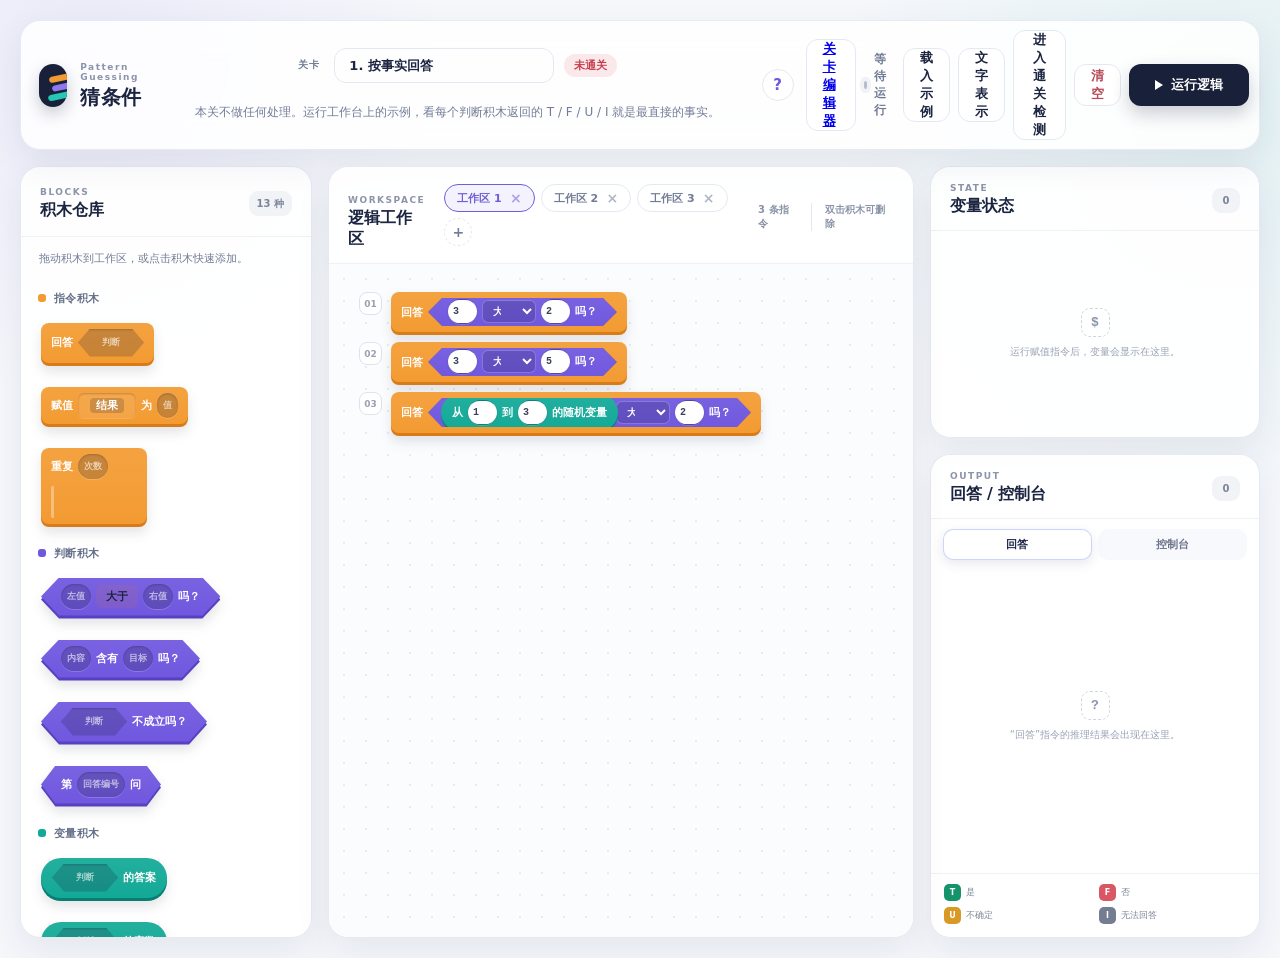
==== commit a5732f6b: "update" ====
--- a/index.html
+++ b/index.html
@@ -63,9 +63,12 @@
       <div class="workspace-column">
         <section class="panel workspace-panel" aria-labelledby="workspace-heading">
           <div class="panel-heading workspace-heading">
-            <div>
-              <p class="section-kicker">WORKSPACE</p>
-              <h2 id="workspace-heading">逻辑工作区</h2>
+            <div class="workspace-title">
+              <div>
+                <p class="section-kicker">WORKSPACE</p>
+                <h2 id="workspace-heading">逻辑工作区</h2>
+              </div>
+              <div class="tab-bar" id="tab-bar" role="tablist" aria-label="工作区切换"></div>
             </div>
             <div class="workspace-meta">
               <span id="command-count">0 条指令</span>
@@ -185,7 +188,8 @@
       </header>
       <p class="text-modal-tip">
         使用 <code>( )</code> 嵌套变量积木、<code>[ ]</code> 声明指令积木、<code>&lt; &gt;</code> 表示六边形判断积木、<code>{ }</code> 声明循环作用域。<br>
-        示例：<code>[重复 (3) { [回答 &lt;(从(1)到(6)的随机变量) 大于 (3) 吗?&gt;] }]</code>
+        多工作区模式下，每个工作区以 <code># === Tab N: 名称 ===</code> 分隔；每个 <code>[回答]</code> 后附带 <code># L&lt;n&gt;</code> 标注其在工作区内的行号。
+        示例：<code>[回答 &lt;(从(1)到(6)的随机变量) 大于 (3) 吗?&gt;]  # L1</code>
       </p>
       <textarea id="text-input" class="text-input" spellcheck="false" aria-label="文字表示编辑区"></textarea>
       <div class="text-modal-errors" id="text-errors" aria-live="polite"></div>
--- a/styles.css
+++ b/styles.css
@@ -393,6 +393,94 @@
   flex: 0 0 auto;
 }
 
+.workspace-title {
+  display: flex;
+  align-items: flex-end;
+  gap: 18px;
+}
+
+.tab-bar {
+  display: flex;
+  flex-wrap: wrap;
+  gap: 6px;
+  align-items: center;
+  margin-bottom: 4px;
+}
+
+.tab-pill {
+  display: inline-flex;
+  align-items: center;
+  gap: 6px;
+  padding: 5px 10px 5px 12px;
+  border: 1px solid var(--line, #dde2eb);
+  border-radius: 999px;
+  background: #fff;
+  color: var(--muted, #6f788c);
+  font-size: 11px;
+  font-weight: 700;
+  cursor: pointer;
+  transition: border-color 120ms ease, color 120ms ease, background 120ms ease;
+}
+
+.tab-pill:hover {
+  border-color: #b4c0d5;
+  color: #3b465c;
+}
+
+.tab-pill.is-active {
+  border-color: var(--accent, #6f5fd9);
+  background: rgba(111, 95, 217, 0.08);
+  color: var(--accent, #6f5fd9);
+}
+
+.tab-pill .tab-name {
+  max-width: 110px;
+  overflow: hidden;
+  text-overflow: ellipsis;
+  white-space: nowrap;
+}
+
+.tab-pill .tab-close {
+  display: inline-flex;
+  align-items: center;
+  justify-content: center;
+  width: 16px;
+  height: 16px;
+  border-radius: 999px;
+  background: transparent;
+  color: inherit;
+  font-size: 14px;
+  line-height: 1;
+  cursor: pointer;
+  opacity: 0.55;
+}
+
+.tab-pill .tab-close:hover {
+  opacity: 1;
+  background: rgba(0, 0, 0, 0.06);
+}
+
+.tab-add {
+  display: inline-flex;
+  align-items: center;
+  justify-content: center;
+  width: 28px;
+  height: 28px;
+  border: 1px dashed var(--line, #dde2eb);
+  border-radius: 999px;
+  background: transparent;
+  color: var(--muted, #6f788c);
+  font-size: 14px;
+  font-weight: 700;
+  cursor: pointer;
+  transition: border-color 120ms ease, color 120ms ease;
+}
+
+.tab-add:hover {
+  border-color: var(--accent, #6f5fd9);
+  color: var(--accent, #6f5fd9);
+}
+
 .workspace-meta {
   gap: 13px;
   color: #8a93a8;
@@ -623,6 +711,13 @@
   border-color: #f2a9b0;
   color: #c64855;
   background: #fff2f3;
+}
+
+.block-library.is-drop-target {
+  outline: 2px dashed #f2a9b0;
+  outline-offset: -6px;
+  background: #fff2f3;
+  border-radius: 14px;
 }
 
 .trash-icon {
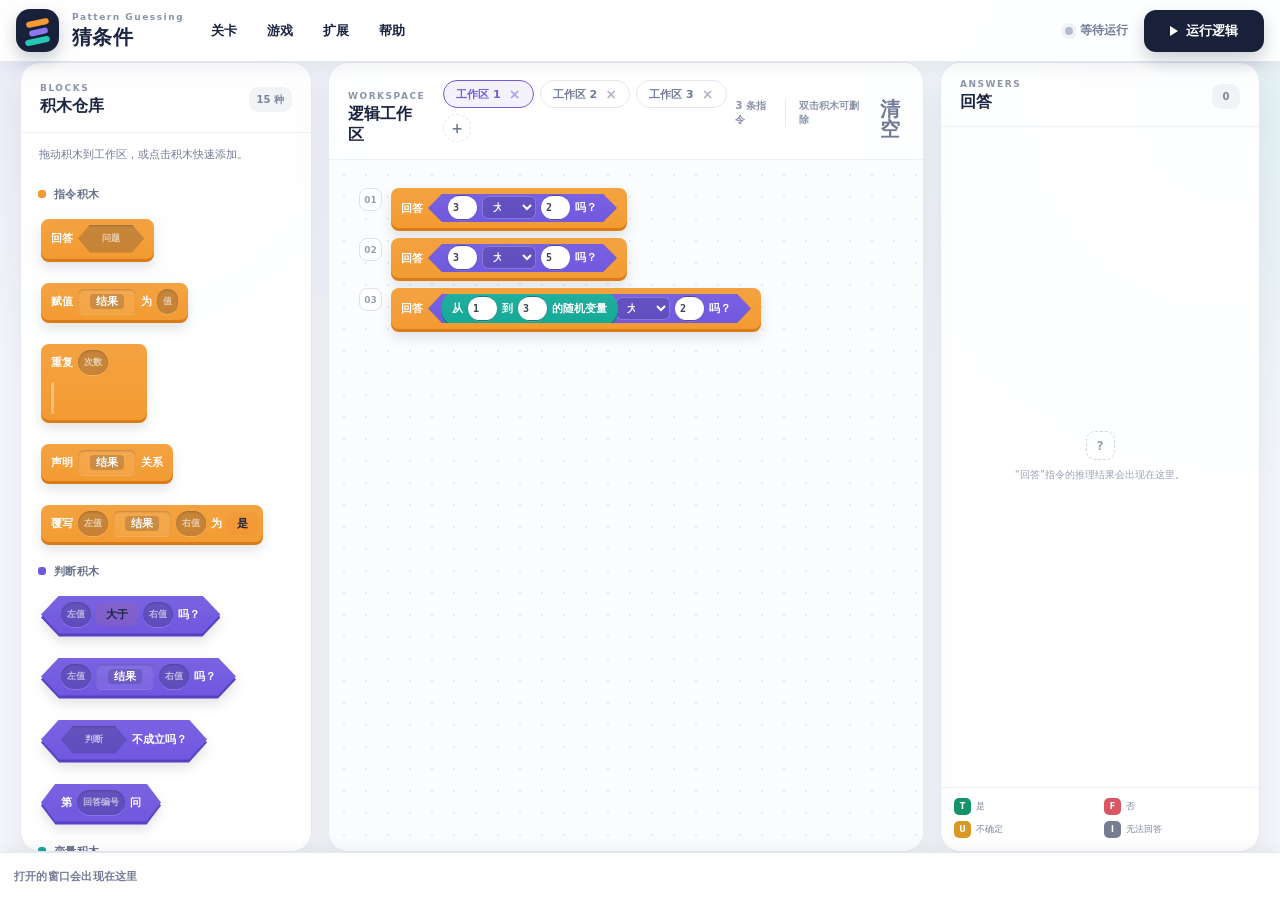
==== commit 7a151b2a: "v0.0.2：UI、可扩展性调整、新增若干条件" ====
--- a/index.html
+++ b/index.html
@@ -3,13 +3,13 @@
 <head>
   <meta charset="utf-8">
   <meta name="viewport" content="width=device-width, initial-scale=1">
-  <meta name="description" content="基于四值逻辑的解谜闯关游戏：推断每关隐藏的条件">
+  <meta description="基于四值逻辑的解谜闯关游戏：推断每关隐藏的条件">
   <title>猜条件 · 解谜闯关</title>
   <link rel="stylesheet" href="styles.css">
 </head>
 <body>
   <div class="app-shell">
-    <header class="topbar">
+    <header class="menu-bar" role="menubar">
       <div class="brand">
         <span class="brand-mark" aria-hidden="true">
           <i></i><i></i><i></i>
@@ -20,26 +20,53 @@
         </div>
       </div>
 
-      <div class="level-selector" aria-label="关卡选择">
-        <label class="level-label" for="level-select">关卡</label>
-        <div class="level-select-wrap">
-          <select id="level-select" class="level-select" aria-label="选择关卡"></select>
-          <span class="level-progress" id="level-progress" data-state="locked" hidden>未通关</span>
+      <nav class="menu-bar-items" aria-label="主菜单">
+        <div class="menu-item" data-menu="level">
+          <button class="menu-trigger" type="button" aria-haspopup="true" aria-expanded="false">关卡</button>
+          <ul class="menu-dropdown" role="menu" hidden>
+            <li role="none"><button role="menuitem" data-window="level-picker" type="button">选关</button></li>
+            <li role="none" class="menu-submenu">
+              <button role="menuitem" aria-haspopup="true" type="button">提示</button>
+              <ul class="menu-dropdown menu-dropdown-sub" role="menu" hidden>
+                <li role="none"><button role="menuitem" data-action="load-example" type="button">载入示例</button></li>
+                <li role="none"><button role="menuitem" data-window="level-hint" type="button">查看提示</button></li>
+              </ul>
+            </li>
+            <li role="none"><button role="menuitem" data-window="checkpoint" type="button">通关检测</button></li>
+            <li role="none"><button role="menuitem" data-window="level-editor" type="button">关卡编辑器</button></li>
+          </ul>
         </div>
-        <p class="level-hint" id="level-hint"></p>
-      </div>
 
-      <div class="topbar-actions" aria-label="工作区操作">
-        <button class="icon-button help-button" id="manual-button" type="button" aria-label="查看说明">?</button>
-        <a class="button button-ghost" id="editor-link" href="level-editor.html">关卡编辑器</a>
+        <div class="menu-item" data-menu="game">
+          <button class="menu-trigger" type="button" aria-haspopup="true" aria-expanded="false">游戏</button>
+          <ul class="menu-dropdown" role="menu" hidden>
+            <li role="none"><button role="menuitem" data-window="text-format" type="button">导入 / 导出</button></li>
+            <li role="none"><button role="menuitem" data-window="variables" type="button">查看变量</button></li>
+          </ul>
+        </div>
+
+        <div class="menu-item" data-menu="extension">
+          <button class="menu-trigger" type="button" aria-haspopup="true" aria-expanded="false">扩展</button>
+          <ul class="menu-dropdown" role="menu" hidden>
+            <li role="none"><button role="menuitem" data-window="extensions-placeholder" type="button">暂无扩展</button></li>
+          </ul>
+        </div>
+
+        <div class="menu-item" data-menu="help">
+          <button class="menu-trigger" type="button" aria-haspopup="true" aria-expanded="false">帮助</button>
+          <ul class="menu-dropdown" role="menu" hidden>
+            <li role="none"><button role="menuitem" data-window="manual" type="button">积木手册</button></li>
+          </ul>
+        </div>
+      </nav>
+
+      <div class="menu-bar-spacer"></div>
+
+      <div class="menu-bar-run">
         <span class="run-status" id="run-status" data-state="idle">
           <span class="status-dot"></span>
           <span>等待运行</span>
         </span>
-        <button class="button button-ghost" id="example-button" type="button">载入示例</button>
-        <button class="button button-ghost" id="text-button" type="button">文字表示</button>
-        <button class="button button-ghost" id="tests-enter" type="button">进入通关检测</button>
-        <button class="button button-ghost danger" id="clear-button" type="button">清空</button>
         <button class="button button-run" id="run-button" type="button">
           <span class="play-icon" aria-hidden="true"></span>
           运行逻辑
@@ -73,6 +100,7 @@
             <div class="workspace-meta">
               <span id="command-count">0 条指令</span>
               <span class="keyboard-hint">双击积木可删除</span>
+              <button class="icon-button" id="clear-button" type="button" aria-label="清空工作区" title="清空工作区">清空</button>
             </div>
           </div>
 
@@ -98,130 +126,42 @@
             <span>拖到这里删除</span>
           </div>
         </section>
+      </div>
 
+      <aside class="panel answer-panel" aria-labelledby="answer-heading">
+        <div class="panel-heading compact">
+          <div>
+            <p class="section-kicker">ANSWERS</p>
+            <h2 id="answer-heading">回答</h2>
+          </div>
+          <span class="count-badge" id="result-count">0</span>
         </div>
-
-      <aside class="inspector-column">
-        <section class="panel variables-panel" aria-labelledby="variables-heading">
-          <div class="panel-heading compact">
-            <div>
-              <p class="section-kicker">STATE</p>
-              <h2 id="variables-heading">变量状态</h2>
-            </div>
-            <span class="count-badge" id="variable-count">0</span>
-          </div>
-          <div class="variable-list" id="variable-list">
-            <div class="empty-small">
-              <span>$</span>
-              <p>运行赋值指令后，变量会显示在这里。</p>
+        <div class="result-pane">
+          <div class="result-list answer-list" id="answer-list" aria-live="polite">
+            <div class="empty-small answer-empty">
+              <span>?</span>
+              <p>“回答”指令的推理结果会出现在这里。</p>
             </div>
           </div>
-        </section>
-
-        <section class="panel results-panel" aria-labelledby="results-heading">
-          <div class="panel-heading compact">
-            <div>
-              <p class="section-kicker">OUTPUT</p>
-              <h2 id="results-heading">回答 / 控制台</h2>
-            </div>
-            <span class="count-badge" id="result-count">0</span>
-          </div>
-          <div class="result-tabs" role="tablist" aria-label="回答与控制台切换">
-            <button class="result-tab is-active" id="answer-tab" type="button" role="tab" aria-selected="true" aria-controls="answer-pane" data-target="answer">回答</button>
-            <button class="result-tab" id="console-tab" type="button" role="tab" aria-selected="false" aria-controls="console-pane" data-target="console">控制台</button>
-          </div>
-
-          <div class="result-pane" id="answer-pane" role="tabpanel" aria-labelledby="answer-tab">
-            <div class="result-list answer-list" id="answer-list" aria-live="polite">
-              <div class="empty-small answer-empty">
-                <span>?</span>
-                <p>“回答”指令的推理结果会出现在这里。</p>
-              </div>
-            </div>
-          </div>
-
-          <div class="result-pane" id="console-pane" role="tabpanel" aria-labelledby="console-tab" hidden>
-            <div class="console-log" id="console-log" aria-live="polite">
-              <div class="empty-small console-empty">
-                <span>&gt;_</span>
-                <p>运行后，指令执行轨迹、报错与诊断信息会出现在这里。</p>
-              </div>
-            </div>
-          </div>
-
-          <div class="logic-legend" aria-label="四值逻辑图例">
-            <span data-logic="T"><b>T</b> 是</span>
-            <span data-logic="F"><b>F</b> 否</span>
-            <span data-logic="U"><b>U</b> 不确定</span>
-            <span data-logic="I"><b>I</b> 无法回答</span>
-          </div>
-        </section>
+        </div>
+        <div class="logic-legend" aria-label="四值逻辑图例">
+          <span data-logic="T"><b>T</b> 是</span>
+          <span data-logic="F"><b>F</b> 否</span>
+          <span data-logic="U"><b>U</b> 不确定</span>
+          <span data-logic="I"><b>I</b> 无法回答</span>
+        </div>
       </aside>
     </main>
+
+    <nav class="taskbar" id="taskbar" aria-label="已打开窗口"></nav>
   </div>
 
+  <div class="window-host" id="window-host" aria-hidden="false"></div>
+
   <div class="toast" id="toast" role="status" aria-live="polite"></div>
-
-  <div class="manual-modal" id="manual-modal" hidden role="dialog" aria-modal="true" aria-labelledby="manual-modal-title">
-    <div class="manual-modal-backdrop" data-close></div>
-    <div class="manual-modal-content">
-      <header class="manual-modal-head">
-        <div>
-          <p class="section-kicker">MANUAL</p>
-          <h2 id="manual-modal-title">积木手册</h2>
-        </div>
-        <button class="icon-button" data-close type="button" aria-label="关闭">×</button>
-      </header>
-      <div class="manual-modal-body" id="manual-modal-body"></div>
-    </div>
-  </div>
-
-  <div class="text-modal" id="text-modal" hidden role="dialog" aria-modal="true" aria-labelledby="text-modal-title">
-    <div class="text-modal-backdrop" data-close></div>
-    <div class="text-modal-content">
-      <header class="text-modal-head">
-        <div>
-          <p class="section-kicker">TEXT FORMAT</p>
-          <h2 id="text-modal-title">积木块的文字表示</h2>
-        </div>
-        <button class="icon-button" data-close type="button" aria-label="关闭">×</button>
-      </header>
-      <p class="text-modal-tip">
-        使用 <code>( )</code> 嵌套变量积木、<code>[ ]</code> 声明指令积木、<code>&lt; &gt;</code> 表示六边形判断积木、<code>{ }</code> 声明循环作用域。<br>
-        多工作区模式下，每个工作区以 <code># === Tab N: 名称 ===</code> 分隔；每个 <code>[回答]</code> 后附带 <code># L&lt;n&gt;</code> 标注其在工作区内的行号。
-        示例：<code>[回答 &lt;(从(1)到(6)的随机变量) 大于 (3) 吗?&gt;]  # L1</code>
-      </p>
-      <textarea id="text-input" class="text-input" spellcheck="false" aria-label="文字表示编辑区"></textarea>
-      <div class="text-modal-errors" id="text-errors" aria-live="polite"></div>
-      <footer class="text-modal-foot">
-        <button class="button button-ghost" id="text-copy" type="button">复制到剪贴板</button>
-        <span class="text-modal-spacer"></span>
-        <button class="button button-ghost" data-close type="button">取消</button>
-        <button class="button button-run" id="text-apply" type="button">应用到工作区</button>
-      </footer>
-    </div>
-  </div>
-
-  <div class="tests-modal" id="tests-modal" hidden role="dialog" aria-modal="true" aria-labelledby="tests-modal-title">
-    <div class="tests-modal-backdrop" data-close></div>
-    <div class="tests-modal-content">
-      <header class="tests-modal-head">
-        <div>
-          <p class="section-kicker">CHECKPOINT</p>
-          <h2 id="tests-modal-title">通关检测结果</h2>
-        </div>
-        <button class="icon-button" data-close type="button" aria-label="关闭">×</button>
-      </header>
-      <p class="tests-modal-summary" id="tests-modal-summary"></p>
-      <footer class="tests-modal-foot">
-        <span class="text-modal-spacer"></span>
-        <button class="button button-run" data-close type="button">知道了</button>
-      </footer>
-    </div>
-  </div>
 
   <script src="logic-engine.js"></script>
   <script src="data-bundle.js"></script>
   <script src="app.js"></script>
 </body>
-</html>
+</html>
--- a/styles.css
+++ b/styles.css
@@ -57,31 +57,17 @@
 
 .app-shell {
   min-height: 100vh;
-  padding: 20px;
-}
-
-.topbar {
-  display: flex;
-  align-items: center;
-  justify-content: space-between;
-  max-width: 1720px;
-  min-height: 72px;
-  margin: 0 auto 16px;
-  padding: 9px 10px 9px 18px;
-  border: 1px solid rgba(228, 232, 241, 0.9);
-  border-radius: 20px;
-  background: rgba(255, 255, 255, 0.88);
-  box-shadow: var(--shadow);
-  backdrop-filter: blur(18px);
+  display: flex;
+  flex-direction: column;
+  padding: 0;
 }
 
 .brand,
-.topbar-actions,
+.menu-bar-actions,
 .panel-heading,
 .workspace-meta,
 .block-category-title,
 .logic-legend span,
-.variable-row,
 .result-head {
   display: flex;
   align-items: center;
@@ -153,10 +139,6 @@
   background: #25c7b5;
 }
 
-.topbar-actions {
-  gap: 8px;
-}
-
 .button,
 .inline-action {
   border: 0;
@@ -248,12 +230,16 @@
 
 .editor-layout {
   display: grid;
-  grid-template-columns: minmax(250px, 292px) minmax(500px, 1fr) minmax(280px, 330px);
+  flex: 1 1 auto;
+  min-height: 0;
+  grid-template-columns: minmax(250px, 292px) minmax(500px, 1fr) minmax(260px, 320px);
   gap: 16px;
   max-width: 1720px;
-  height: calc(100vh - 128px);
-  min-height: 610px;
+  width: 100%;
+  height: calc(100vh - 116px);
+  min-height: 580px;
   margin: 0 auto;
+  padding: 0 20px;
 }
 
 .panel {
@@ -738,146 +724,14 @@
   border-top: 2px solid currentColor;
 }
 
-.inspector-column {
-  display: grid;
-  min-height: 0;
-  grid-template-rows: minmax(195px, 0.72fr) minmax(340px, 1.28fr);
-  gap: 16px;
-}
-
-.variables-panel,
-.results-panel {
-  display: flex;
-  min-height: 0;
-  flex-direction: column;
-}
-
-.variable-list,
-.answer-list,
-.console-log {
+.answer-list {
   min-height: 0;
   padding: 12px;
   overflow: auto;
 }
 
-.variable-list {
+.answer-list {
   flex: 1;
-}
-
-.answer-list,
-.console-log {
-  flex: 1;
-}
-
-.result-tabs {
-  display: grid;
-  grid-template-columns: repeat(2, 1fr);
-  gap: 6px;
-  padding: 10px 12px 0;
-}
-
-.result-tab {
-  border: 1px solid transparent;
-  border-radius: 10px;
-  background: rgba(244, 246, 250, 0.6);
-  color: #6b7489;
-  padding: 7px 10px;
-  font-size: 11px;
-  font-weight: 800;
-  letter-spacing: 0.02em;
-  cursor: pointer;
-  transition: background 150ms ease, color 150ms ease, border-color 150ms ease, transform 150ms ease;
-}
-
-.result-tab:hover {
-  color: #384160;
-  background: #eef0f6;
-}
-
-.result-tab.is-active {
-  background: #fff;
-  border-color: rgba(72, 105, 246, 0.28);
-  color: #1f2a4d;
-  box-shadow: 0 4px 12px rgba(31, 42, 77, 0.1);
-}
-
-.result-pane {
-  display: flex;
-  min-height: 0;
-  flex: 1;
-  flex-direction: column;
-}
-
-.result-pane[hidden] {
-  display: none;
-}
-
-.console-log {
-  background:
-    linear-gradient(180deg, rgba(34, 41, 64, 0.04), rgba(34, 41, 64, 0.07)),
-    #f4f5f9;
-  font-family: ui-monospace, SFMono-Regular, Menlo, Consolas, monospace;
-}
-
-.console-entry {
-  margin-bottom: 9px;
-  padding: 9px 10px 10px;
-  border-left: 3px solid #b6bdcc;
-  border-radius: 10px;
-  color: #404a64;
-  background: #fff;
-  box-shadow: 0 3px 9px rgba(31, 42, 77, 0.04);
-}
-
-.console-entry.console-error {
-  border-color: #d95764;
-  background: #fff6f7;
-}
-
-.console-entry.console-warn {
-  border-color: #d89a24;
-  background: #fff9eb;
-}
-
-.console-entry.console-info {
-  border-color: #1f6feb;
-  background: #f1f6ff;
-}
-
-.console-head {
-  display: flex;
-  gap: 7px;
-  align-items: center;
-}
-
-.console-tag {
-  display: grid;
-  width: 36px;
-  height: 18px;
-  place-items: center;
-  border-radius: 5px;
-  color: #fff;
-  font-size: 9px;
-  font-weight: 900;
-  letter-spacing: 0.05em;
-}
-
-.console-entry.console-error .console-tag { background: #d95764; }
-.console-entry.console-warn  .console-tag { background: #d89a24; }
-.console-entry.console-info  .console-tag { background: #1f6feb; }
-
-.console-title {
-  font-size: 11px;
-  font-weight: 800;
-}
-
-.console-detail {
-  margin: 6px 0 0 43px;
-  font-family: Inter, "PingFang SC", "Microsoft YaHei", sans-serif;
-  font-size: 9px;
-  line-height: 1.55;
-  color: #6a738a;
-  overflow-wrap: anywhere;
 }
 
 .empty-small {
@@ -909,62 +763,6 @@
   margin: 0;
   font-size: 10px;
   line-height: 1.6;
-}
-
-.variable-row {
-  gap: 9px;
-  padding: 9px;
-  border-bottom: 1px solid var(--soft-line);
-}
-
-.variable-row:last-child {
-  border-bottom: 0;
-}
-
-.variable-icon {
-  display: grid;
-  width: 29px;
-  height: 29px;
-  flex: 0 0 auto;
-  place-items: center;
-  border-radius: 9px;
-  color: var(--value-dark);
-  background: #dff6f2;
-  font-size: 12px;
-  font-weight: 900;
-}
-
-.variable-copy {
-  min-width: 0;
-  flex: 1;
-}
-
-.variable-copy strong,
-.variable-copy small {
-  display: block;
-  overflow: hidden;
-  text-overflow: ellipsis;
-  white-space: nowrap;
-}
-
-.variable-copy strong {
-  font-size: 11px;
-}
-
-.variable-copy small {
-  margin-top: 3px;
-  color: #8c95aa;
-  font-size: 9px;
-}
-
-.type-chip {
-  padding: 3px 5px;
-  border-radius: 5px;
-  color: #697187;
-  background: #f0f2f6;
-  font-family: ui-monospace, SFMono-Regular, Menlo, monospace;
-  font-size: 8px;
-  font-weight: 800;
 }
 
 .result-card {
@@ -1565,16 +1363,7 @@
 
 @media (max-width: 1180px) {
   .editor-layout {
-    grid-template-columns: 250px minmax(450px, 1fr);
-  }
-
-  .inspector-column {
-    grid-column: 1 / -1;
-    grid-template-columns: 0.8fr 1.2fr;
-    grid-template-rows: minmax(230px, auto);
-  }
-
-  .editor-layout {
+    grid-template-columns: 240px minmax(450px, 1fr) minmax(220px, 280px);
     height: auto;
   }
 
@@ -1584,15 +1373,31 @@
   }
 }
 
+@media (max-width: 900px) {
+  .editor-layout {
+    grid-template-columns: minmax(0, 1fr) minmax(0, 1.4fr);
+    height: auto;
+  }
+
+  .answer-panel {
+    grid-column: 1 / -1;
+  }
+}
+
 @media (max-width: 790px) {
   .app-shell {
-    padding: 10px;
+    padding: 0;
   }
 
-  .topbar {
-    align-items: flex-start;
-    margin-bottom: 10px;
-    padding: 12px;
+  .menu-bar {
+    padding: 8px 10px;
+    flex-wrap: wrap;
+    gap: 8px;
+  }
+
+  .menu-bar-run {
+    width: 100%;
+    justify-content: space-between;
   }
 
   .brand-mark {
@@ -1616,6 +1421,8 @@
     min-height: 0;
     flex-direction: column;
     gap: 10px;
+    padding: 10px;
+    height: auto;
   }
 
   .library-panel,
@@ -1647,10 +1454,8 @@
     padding: 22px 17px 80px;
   }
 
-  .inspector-column {
-    display: grid;
-    grid-template-columns: 1fr;
-    grid-template-rows: minmax(180px, auto) minmax(300px, auto);
+  .answer-panel {
+    height: 280px;
   }
 }
 
@@ -1668,7 +1473,7 @@
   }
 
   .panel,
-  .topbar {
+  .menu-bar {
     border-radius: 16px;
   }
 
@@ -2063,3 +1868,590 @@
   color: var(--ink);
   font-weight: 800;
 }
+
+/* ===== Menu bar (top-level) ===== */
+.menu-bar {
+  position: relative;
+  z-index: 50;
+  display: flex;
+  align-items: center;
+  flex: 0 0 auto;
+  gap: 14px;
+  width: 100%;
+  padding: 9px 16px;
+  border-bottom: 1px solid var(--line);
+  background: rgba(255, 255, 255, 0.94);
+  box-shadow: 0 6px 18px rgba(28, 36, 60, 0.06);
+  backdrop-filter: blur(14px);
+}
+
+.menu-bar .brand {
+  flex: 0 0 auto;
+}
+
+.menu-bar-items {
+  display: flex;
+  align-items: center;
+  flex: 0 0 auto;
+  gap: 4px;
+}
+
+.menu-bar-spacer {
+  flex: 1 1 auto;
+}
+
+.menu-bar-run {
+  display: flex;
+  align-items: center;
+  flex: 0 0 auto;
+  gap: 12px;
+}
+
+.menu-item {
+  position: relative;
+}
+
+.menu-trigger {
+  border: 0;
+  background: transparent;
+  color: var(--ink);
+  padding: 7px 13px;
+  border-radius: 9px;
+  font-size: 13px;
+  font-weight: 700;
+  cursor: pointer;
+  transition: background 130ms ease, color 130ms ease;
+}
+
+.menu-trigger:hover,
+.menu-trigger.is-active {
+  background: rgba(72, 105, 246, 0.1);
+  color: var(--predicate-dark);
+}
+
+.menu-dropdown {
+  position: absolute;
+  top: calc(100% + 6px);
+  left: 0;
+  z-index: 60;
+  min-width: 168px;
+  margin: 0;
+  padding: 5px;
+  list-style: none;
+  border: 1px solid var(--line);
+  border-radius: 12px;
+  background: #fff;
+  box-shadow: 0 16px 40px rgba(20, 28, 50, 0.18);
+}
+
+.menu-dropdown[hidden] {
+  display: none !important;
+}
+
+.menu-dropdown li {
+  position: relative;
+}
+
+.menu-dropdown button {
+  display: flex;
+  align-items: center;
+  justify-content: space-between;
+  gap: 12px;
+  width: 100%;
+  padding: 8px 12px;
+  border: 0;
+  background: transparent;
+  border-radius: 8px;
+  color: var(--ink);
+  font-size: 12px;
+  font-weight: 650;
+  text-align: left;
+  cursor: pointer;
+  transition: background 120ms ease, color 120ms ease;
+}
+
+.menu-dropdown button::after {
+  content: "";
+  width: 6px;
+  height: 6px;
+  border-right: 2px solid var(--muted);
+  border-bottom: 2px solid var(--muted);
+  transform: rotate(-45deg);
+  opacity: 0;
+}
+
+.menu-dropdown .menu-submenu > button::after {
+  opacity: 0.6;
+  transform: rotate(-135deg);
+}
+
+.menu-dropdown button:hover,
+.menu-dropdown button.is-active {
+  background: rgba(72, 105, 246, 0.1);
+  color: var(--predicate-dark);
+}
+
+.menu-dropdown .menu-submenu .menu-dropdown {
+  top: -5px;
+  left: calc(100% + 6px);
+}
+
+/* ===== Window host ===== */
+.window-host {
+  position: fixed;
+  inset: 0;
+  z-index: 200;
+  pointer-events: none;
+}
+
+.window {
+  position: absolute;
+  display: flex;
+  flex-direction: column;
+  min-width: 320px;
+  min-height: 220px;
+  pointer-events: auto;
+  border: 1px solid var(--line);
+  border-radius: 14px;
+  background: var(--surface);
+  box-shadow: 0 24px 60px rgba(15, 23, 42, 0.28);
+  overflow: hidden;
+  transition: box-shadow 160ms ease;
+}
+
+.window.is-focused {
+  box-shadow: 0 28px 70px rgba(15, 23, 42, 0.34);
+}
+
+.window.is-minimized {
+  display: none;
+}
+
+.window.is-maximized {
+  top: 0 !important;
+  left: 0 !important;
+  width: 100% !important;
+  height: calc(100% - 56px) !important;
+  border-radius: 0;
+}
+
+.window-header {
+  display: flex;
+  align-items: center;
+  gap: 10px;
+  flex: 0 0 auto;
+  padding: 9px 12px;
+  border-bottom: 1px solid var(--soft-line);
+  background: linear-gradient(180deg, rgba(72, 105, 246, 0.06), transparent);
+  user-select: none;
+  cursor: grab;
+}
+
+.window-header:active {
+  cursor: grabbing;
+}
+
+.window.is-focused .window-header {
+  background: linear-gradient(180deg, rgba(72, 105, 246, 0.14), rgba(72, 105, 246, 0.04));
+}
+
+.window-title {
+  display: flex;
+  align-items: center;
+  gap: 7px;
+  min-width: 0;
+  flex: 1 1 auto;
+  font-size: 12px;
+  font-weight: 800;
+  color: var(--ink);
+}
+
+.window-title-icon {
+  display: grid;
+  width: 18px;
+  height: 18px;
+  place-items: center;
+  border-radius: 5px;
+  background: rgba(72, 105, 246, 0.16);
+  color: var(--predicate-dark);
+  font-size: 11px;
+  font-weight: 900;
+  flex: 0 0 auto;
+}
+
+.window-title-text {
+  overflow: hidden;
+  text-overflow: ellipsis;
+  white-space: nowrap;
+}
+
+.window-controls {
+  display: flex;
+  align-items: center;
+  gap: 4px;
+}
+
+.window-control {
+  display: grid;
+  width: 26px;
+  height: 24px;
+  place-items: center;
+  border: 0;
+  background: transparent;
+  border-radius: 6px;
+  color: var(--muted);
+  cursor: pointer;
+  font-size: 14px;
+  line-height: 1;
+  transition: background 120ms ease, color 120ms ease;
+}
+
+.window-control:hover {
+  background: rgba(0, 0, 0, 0.08);
+  color: var(--ink);
+}
+
+.window-control.window-close:hover {
+  background: #e85c69;
+  color: #fff;
+}
+
+.window-body {
+  flex: 1 1 auto;
+  min-height: 0;
+  overflow: auto;
+  padding: 16px 20px;
+}
+
+.window.is-resizing {
+  user-select: none;
+}
+
+.window-resize {
+  position: absolute;
+  right: 0;
+  bottom: 0;
+  width: 14px;
+  height: 14px;
+  cursor: nwse-resize;
+}
+
+.window.is-maximized .window-resize {
+  display: none;
+}
+
+/* ===== Taskbar ===== */
+.taskbar {
+  position: relative;
+  z-index: 40;
+  display: flex;
+  align-items: center;
+  gap: 6px;
+  flex: 0 0 auto;
+  height: 48px;
+  padding: 0 14px;
+  border-top: 1px solid var(--line);
+  background: rgba(255, 255, 255, 0.94);
+  box-shadow: 0 -4px 14px rgba(28, 36, 60, 0.05);
+}
+
+.taskbar:empty::before {
+  content: "打开的窗口会出现在这里";
+  color: var(--muted);
+  font-size: 11px;
+  font-weight: 650;
+  letter-spacing: 0.02em;
+}
+
+.taskbar-item {
+  display: inline-flex;
+  align-items: center;
+  gap: 7px;
+  min-width: 0;
+  max-width: 200px;
+  padding: 5px 10px;
+  border: 1px solid transparent;
+  border-radius: 8px;
+  background: transparent;
+  color: var(--muted);
+  font-size: 11px;
+  font-weight: 700;
+  cursor: pointer;
+  transition: background 130ms ease, color 130ms ease, border-color 130ms ease;
+}
+
+.taskbar-item:hover {
+  background: rgba(72, 105, 246, 0.08);
+  color: var(--ink);
+}
+
+.taskbar-item.is-active {
+  background: rgba(72, 105, 246, 0.16);
+  border-color: rgba(72, 105, 246, 0.32);
+  color: var(--predicate-dark);
+}
+
+.taskbar-item-icon {
+  display: grid;
+  width: 18px;
+  height: 18px;
+  place-items: center;
+  border-radius: 5px;
+  background: rgba(72, 105, 246, 0.18);
+  color: var(--predicate-dark);
+  font-size: 10px;
+  font-weight: 900;
+  flex: 0 0 auto;
+}
+
+.taskbar-item-label {
+  overflow: hidden;
+  text-overflow: ellipsis;
+  white-space: nowrap;
+}
+
+/* ===== Standalone answer panel ===== */
+.answer-panel {
+  display: flex;
+  min-height: 0;
+  flex-direction: column;
+}
+
+.result-pane {
+  display: flex;
+  min-height: 0;
+  flex: 1;
+  flex-direction: column;
+}
+
+.result-pane[hidden] {
+  display: none;
+}
+
+/* ===== Window content reuses existing classes ===== */
+.window .manual-modal-body,
+.window .tests-modal-content {
+  width: 100%;
+  max-height: none;
+  border-radius: 0;
+  box-shadow: none;
+}
+
+.window .tests-modal-head {
+  border-bottom: 1px solid var(--soft-line);
+}
+
+.window .manual-modal-head {
+  border-bottom: 1px solid var(--soft-line);
+}
+
+.window .manual-modal-body {
+  padding: 20px 24px 24px;
+}
+
+.window-body--padded {
+  padding: 0;
+}
+
+/* ===== Level picker window ===== */
+.level-picker-list {
+  display: grid;
+  gap: 10px;
+}
+
+.level-picker-row {
+  display: flex;
+  align-items: center;
+  gap: 12px;
+  padding: 10px 12px;
+  border: 1px solid var(--line);
+  border-radius: 12px;
+  background: #fff;
+  cursor: pointer;
+  transition: border-color 130ms ease, background 130ms ease, transform 130ms ease;
+}
+
+.level-picker-row:hover {
+  border-color: rgba(72, 105, 246, 0.4);
+  background: rgba(72, 105, 246, 0.04);
+  transform: translateX(2px);
+}
+
+.level-picker-row.is-current {
+  border-color: var(--predicate);
+  background: rgba(112, 87, 223, 0.08);
+}
+
+.level-picker-row .level-picker-index {
+  display: grid;
+  width: 32px;
+  height: 32px;
+  place-items: center;
+  border-radius: 9px;
+  background: rgba(72, 105, 246, 0.14);
+  color: var(--predicate-dark);
+  font-size: 12px;
+  font-weight: 900;
+  flex: 0 0 auto;
+}
+
+.level-picker-row .level-picker-body {
+  display: flex;
+  flex-direction: column;
+  gap: 2px;
+  min-width: 0;
+  flex: 1 1 auto;
+}
+
+.level-picker-row .level-picker-title {
+  font-size: 13px;
+  font-weight: 800;
+  color: var(--ink);
+}
+
+.level-picker-row .level-picker-desc {
+  font-size: 11px;
+  color: var(--muted);
+  line-height: 1.5;
+}
+
+/* ===== Variables window ===== */
+.variables-window-list {
+  display: grid;
+  gap: 10px;
+}
+
+.variables-window-row {
+  display: flex;
+  align-items: center;
+  gap: 10px;
+  padding: 10px 12px;
+  border: 1px solid var(--line);
+  border-radius: 12px;
+  background: #fff;
+}
+
+.variables-window-row .variables-window-icon {
+  display: grid;
+  width: 32px;
+  height: 32px;
+  place-items: center;
+  border-radius: 9px;
+  background: #dff6f2;
+  color: var(--value-dark);
+  font-size: 13px;
+  font-weight: 900;
+  flex: 0 0 auto;
+}
+
+.variables-window-row .variables-window-copy {
+  min-width: 0;
+  flex: 1 1 auto;
+}
+
+.variables-window-row .variables-window-copy strong {
+  display: block;
+  font-size: 12px;
+  color: var(--ink);
+  font-weight: 800;
+}
+
+.variables-window-row .variables-window-copy small {
+  display: block;
+  margin-top: 3px;
+  color: var(--muted);
+  font-size: 10px;
+  line-height: 1.45;
+  overflow-wrap: anywhere;
+}
+
+.variables-window-row .variables-window-type {
+  padding: 3px 7px;
+  border-radius: 6px;
+  background: #f0f2f6;
+  color: #697187;
+  font-family: ui-monospace, SFMono-Regular, Menlo, monospace;
+  font-size: 9px;
+  font-weight: 800;
+  flex: 0 0 auto;
+}
+
+.variables-window-empty {
+  display: grid;
+  gap: 8px;
+  padding: 28px 18px;
+  text-align: center;
+  color: var(--muted);
+}
+
+.variables-window-empty h3 {
+  margin: 0;
+  color: var(--ink);
+  font-size: 13px;
+}
+
+.variables-window-empty p {
+  margin: 0;
+  font-size: 11px;
+  line-height: 1.6;
+}
+
+/* ===== Text (import/export) window ===== */
+.text-window-root {
+  display: flex;
+  flex-direction: column;
+  gap: 10px;
+  height: 100%;
+  min-height: 0;
+}
+
+.text-window-root .text-modal-tip {
+  margin: 0;
+}
+
+.text-window-textarea {
+  flex: 1 1 auto;
+  min-height: 220px;
+  width: 100%;
+  box-sizing: border-box;
+  resize: vertical;
+  border: 1px solid var(--line);
+  border-radius: 12px;
+  padding: 12px 14px;
+  font-family: "JetBrains Mono", "Fira Code", Consolas, ui-monospace, monospace;
+  font-size: 12.5px;
+  line-height: 1.7;
+  color: var(--ink);
+  background: #fbfcfe;
+}
+
+.text-window-textarea:focus {
+  border-color: var(--predicate);
+  outline: none;
+  box-shadow: 0 0 0 3px rgba(112, 87, 223, 0.16);
+}
+
+.text-window-errors {
+  min-height: 18px;
+}
+
+.text-window-errors:empty {
+  display: none;
+}
+
+.text-window-actions {
+  display: flex;
+  justify-content: flex-end;
+  gap: 8px;
+}
+
+.text-modal-error {
+  margin: 0;
+  padding: 8px 12px;
+  border-radius: 8px;
+  background: #fff4f5;
+  color: #b73b48;
+  font-size: 11px;
+  line-height: 1.55;
+  border: 1px solid #f6c8cd;
+}
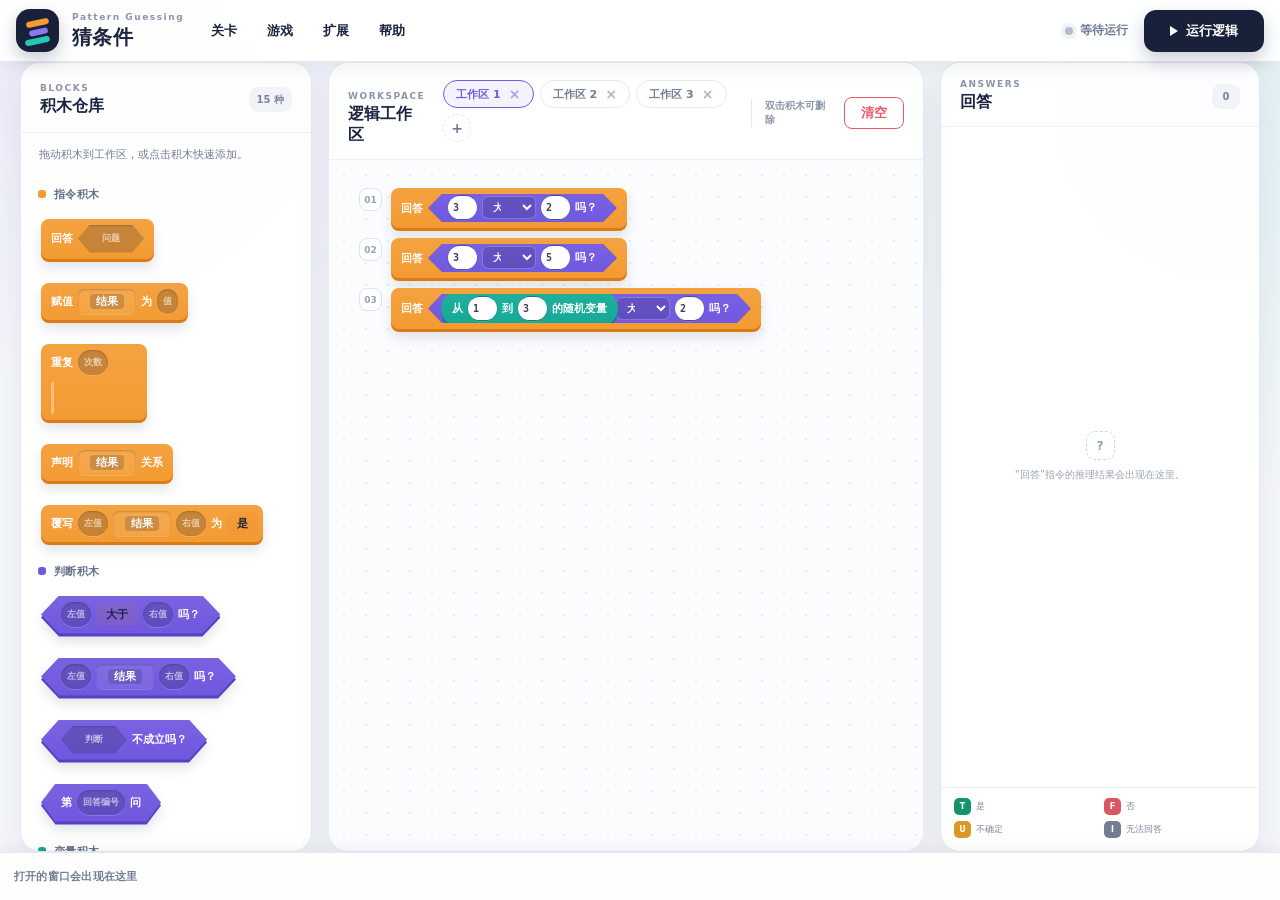
==== commit e6263d39: "v0.0.3 bug fixed" ====
--- a/index.html
+++ b/index.html
@@ -98,9 +98,9 @@
               <div class="tab-bar" id="tab-bar" role="tablist" aria-label="工作区切换"></div>
             </div>
             <div class="workspace-meta">
-              <span id="command-count">0 条指令</span>
+              <span id="command-count" hidden>0 条指令</span>
               <span class="keyboard-hint">双击积木可删除</span>
-              <button class="icon-button" id="clear-button" type="button" aria-label="清空工作区" title="清空工作区">清空</button>
+              <button class="clear-button" id="clear-button" type="button" aria-label="清空工作区" title="清空工作区">清空</button>
             </div>
           </div>
 
--- a/styles.css
+++ b/styles.css
@@ -1289,6 +1289,39 @@
   color: var(--ink);
 }
 
+.clear-button {
+  display: inline-flex;
+  flex: 0 0 auto;
+  align-items: center;
+  justify-content: center;
+  height: 32px;
+  padding: 0 16px;
+  border: 1.5px solid var(--danger);
+  border-radius: 8px;
+  background: #fff;
+  color: var(--danger);
+  cursor: pointer;
+  font-size: 13px;
+  font-weight: 700;
+  white-space: nowrap;
+  transition: background 130ms ease, color 130ms ease;
+}
+
+.clear-button:hover {
+  background: var(--danger);
+  color: #fff;
+}
+
+.clear-button:disabled {
+  opacity: 0.45;
+  cursor: not-allowed;
+}
+
+.clear-button:disabled:hover {
+  background: #fff;
+  color: var(--danger);
+}
+
 .text-modal-tip {
   margin: 0 0 10px;
   color: var(--muted);
@@ -2253,6 +2286,82 @@
   padding: 0;
 }
 
+.window-body--col {
+  display: flex;
+  flex-direction: column;
+  overflow: hidden;
+}
+
+/* ===== Checkpoint input window (per-question prediction) ===== */
+.checkpoint-program {
+  display: flex;
+  flex-direction: column;
+  gap: 8px;
+  padding: 16px 18px 12px;
+  overflow: auto;
+  flex: 0 1 auto;
+  max-height: 56%;
+  min-height: 80px;
+  background: #fbfcfe;
+  border-bottom: 1px solid var(--line);
+}
+
+.checkpoint-program .command-entry--readonly {
+  border: 1px solid var(--line);
+  border-radius: 10px;
+  background: #fff;
+  padding: 8px 10px;
+}
+
+.checkpoint-program .command-entry--readonly .command-index {
+  background: #eef0f6;
+  border-radius: 6px;
+}
+
+.checkpoint-divider {
+  padding: 8px 18px 0;
+  font-size: 12px;
+  font-weight: 800;
+  color: var(--muted);
+  letter-spacing: 0.02em;
+}
+
+.checkpoint-list {
+  display: flex;
+  flex-direction: column;
+  gap: 10px;
+  padding: 8px 18px 8px;
+  overflow: auto;
+  flex: 1 1 auto;
+  min-height: 0;
+}
+
+.checkpoint-row {
+  border: 1px solid var(--line);
+  border-radius: 12px;
+  background: #fff;
+  padding: 12px 14px;
+  display: flex;
+  flex-direction: column;
+  gap: 10px;
+}
+
+.checkpoint-row-head {
+  font-size: 12px;
+  font-weight: 800;
+  color: var(--ink);
+  letter-spacing: 0.02em;
+}
+
+.window-body--padded .checkpoint-foot {
+  border-top: 1px solid var(--soft-line);
+  padding: 12px 18px 14px;
+  margin: 12px 0 0;
+  display: flex;
+  justify-content: flex-end;
+  gap: 8px;
+}
+
 /* ===== Level picker window ===== */
 .level-picker-list {
   display: grid;
@@ -2400,9 +2509,11 @@
 .text-window-root {
   display: flex;
   flex-direction: column;
-  gap: 10px;
+  gap: 14px;
   height: 100%;
   min-height: 0;
+  padding: 12px 14px 14px;
+  box-sizing: border-box;
 }
 
 .text-window-root .text-modal-tip {
